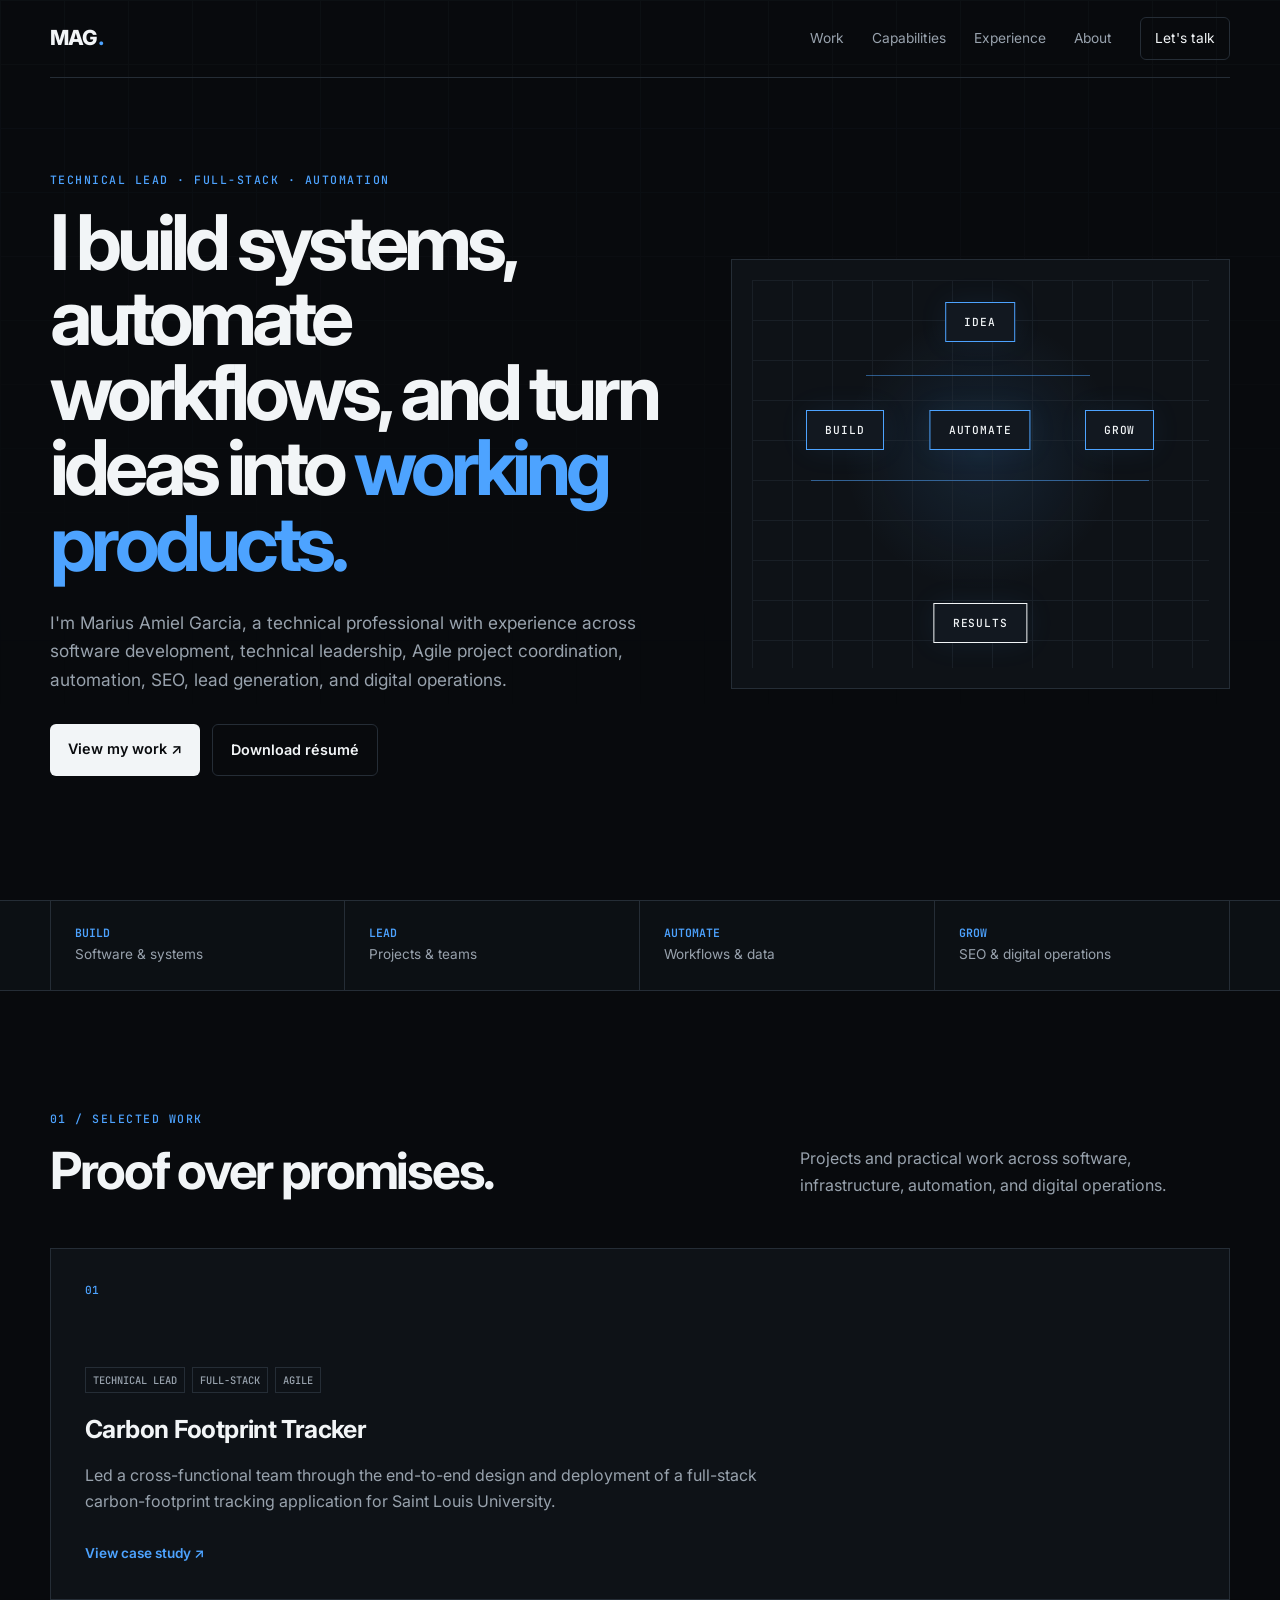
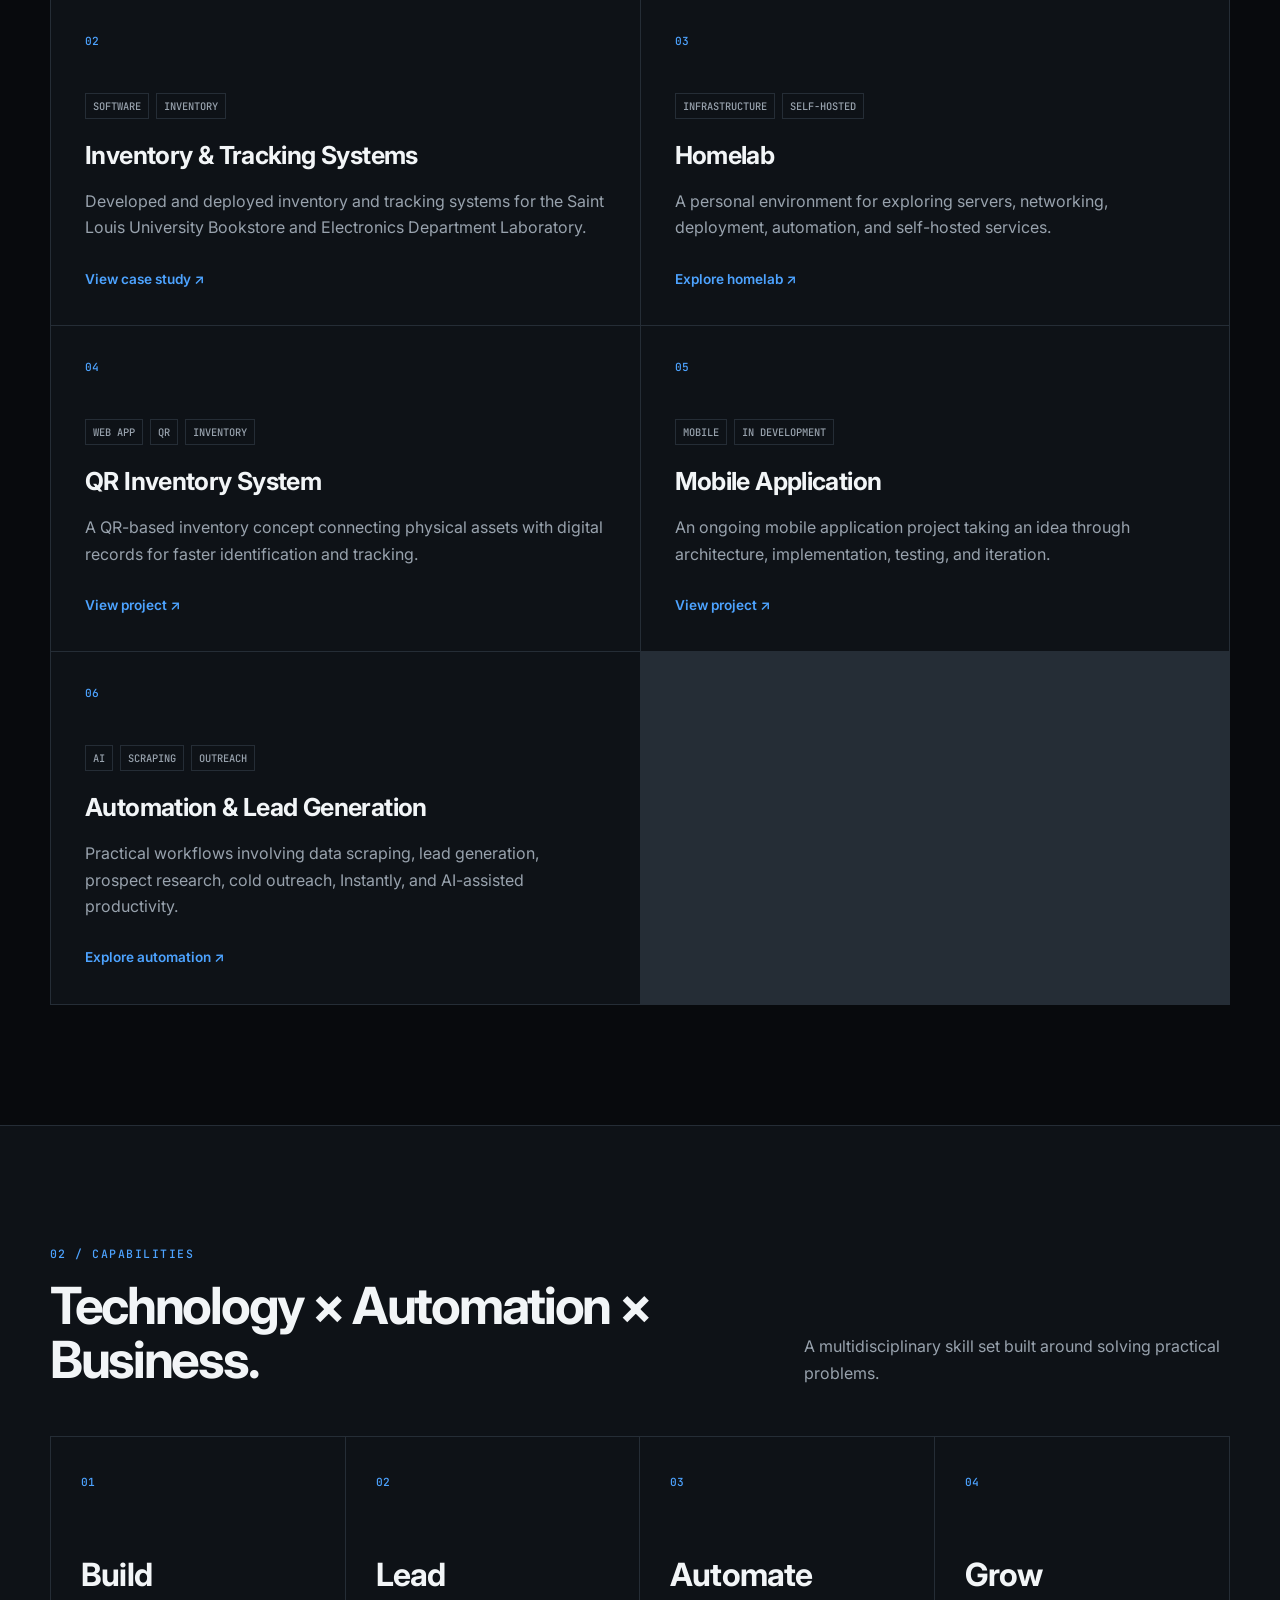
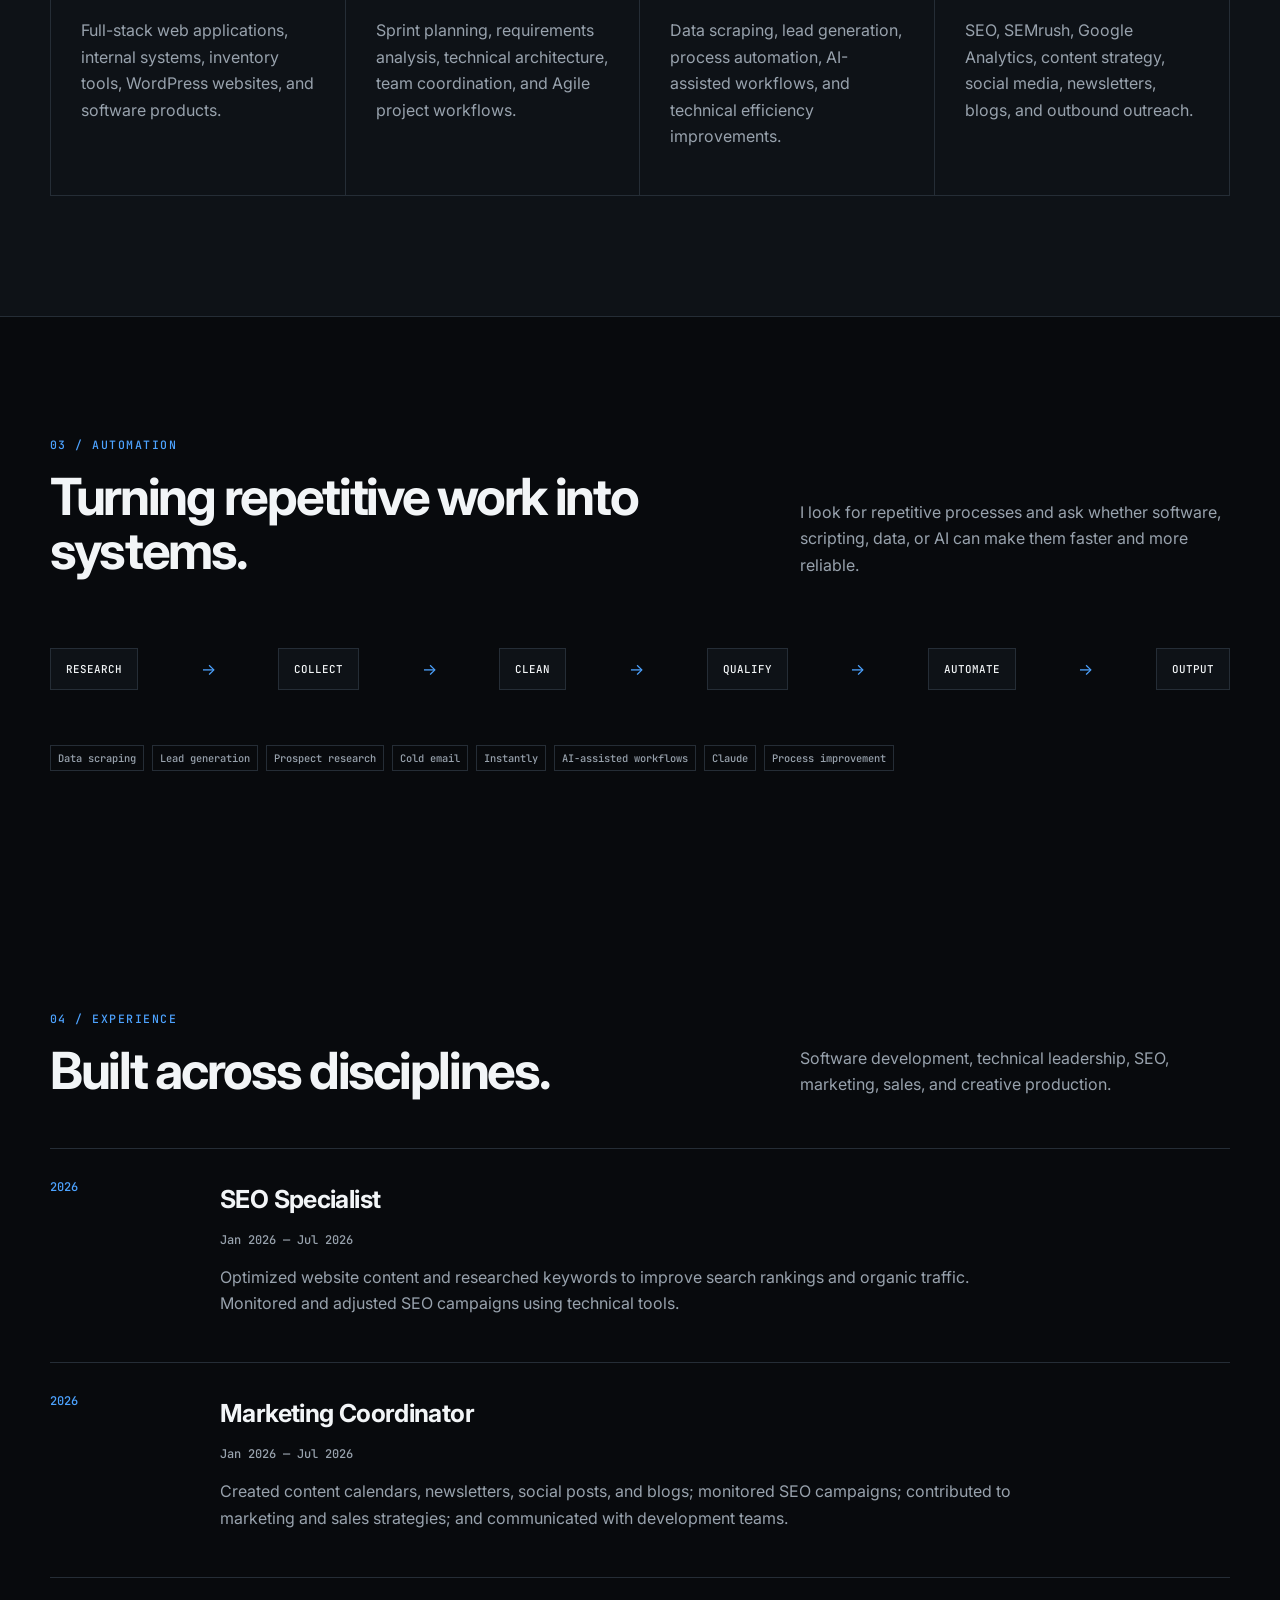
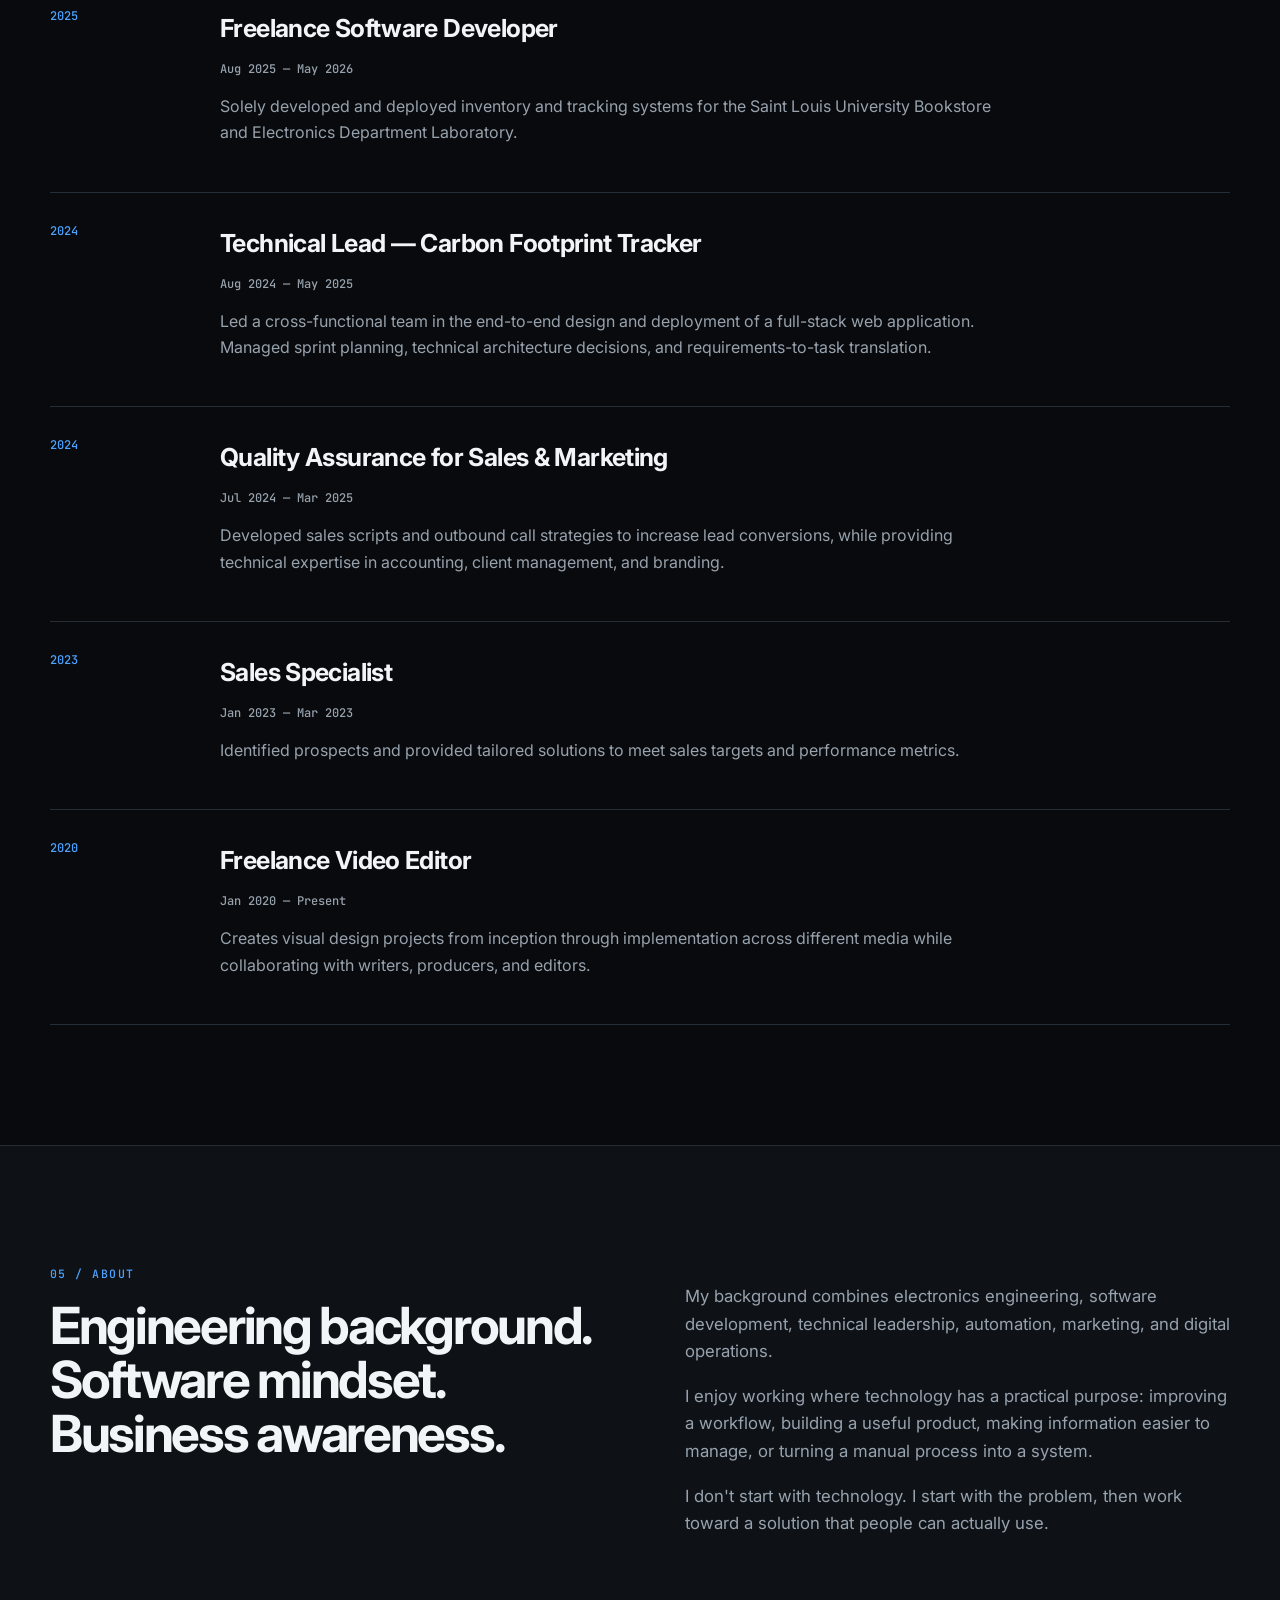
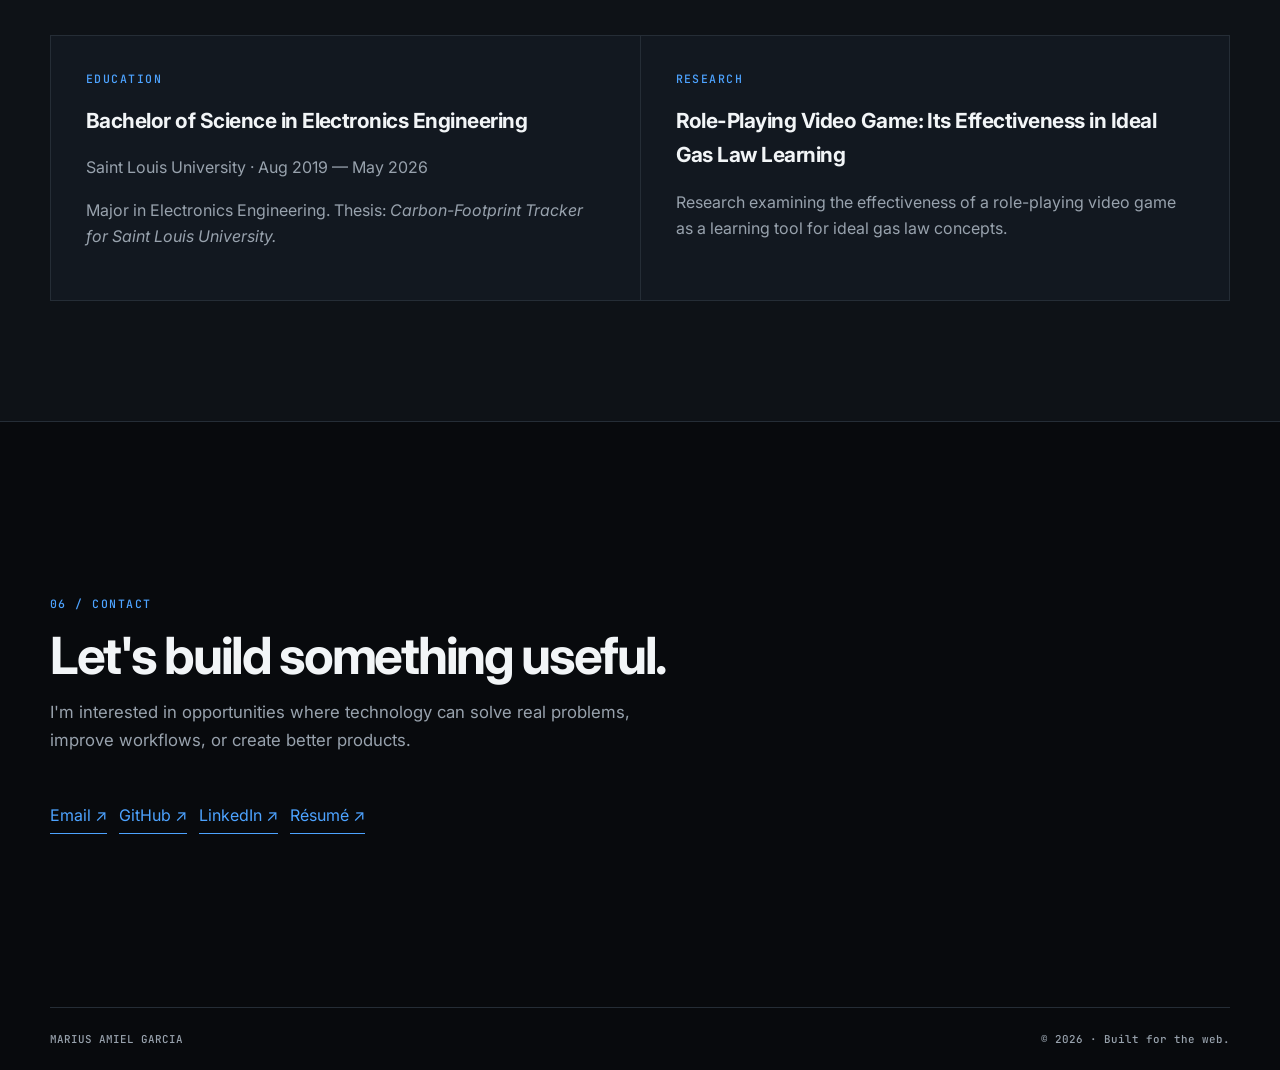
==== index.html @ ca581a58 "Add files via upload" ====
<!doctype html>
<html lang="en">
<head>
  <meta charset="utf-8">
  <meta name="viewport" content="width=device-width, initial-scale=1">
  <meta name="description" content="Marius Amiel Garcia — Technical Lead, Full-Stack Developer, Automation & Digital Operations.">
  <title>Marius Amiel Garcia | Technical Lead · Full-Stack Developer</title>
  <link rel="preconnect" href="https://fonts.googleapis.com">
  <link rel="preconnect" href="https://fonts.gstatic.com" crossorigin>
  <link href="https://fonts.googleapis.com/css2?family=Inter:wght@400;500;600;700;800&family=JetBrains+Mono:wght@400;500&display=swap" rel="stylesheet">
  <link rel="stylesheet" href="assets/css/style.css">
</head>
<body>
  <div class="grid-bg" aria-hidden="true"></div>

  <header class="site-header">
    <a class="brand" href="#home">MAG<span>.</span></a>
    <button class="menu-toggle" aria-label="Toggle navigation" aria-expanded="false">☰</button>
    <nav class="nav" id="nav">
      <a href="#work">Work</a>
      <a href="#capabilities">Capabilities</a>
      <a href="#experience">Experience</a>
      <a href="#about">About</a>
      <a class="nav-cta" href="#contact">Let's talk</a>
    </nav>
  </header>

  <main id="home">
    <section class="hero container">
      <div class="hero-copy">
        <p class="eyebrow">TECHNICAL LEAD · FULL-STACK · AUTOMATION</p>
        <h1>I build systems, automate workflows, and turn ideas into <span>working products.</span></h1>
        <p class="hero-text">
          I'm Marius Amiel Garcia, a technical professional with experience across software development,
          technical leadership, Agile project coordination, automation, SEO, lead generation, and digital operations.
        </p>
        <div class="actions">
          <a class="button primary" href="#work">View my work <span>↗</span></a>
          <a class="button secondary" href="resume.pdf" target="_blank" rel="noopener">Download résumé</a>
        </div>
      </div>

      <div class="hero-system" aria-label="Technology workflow diagram">
        <div class="node node-main">IDEA</div>
        <div class="line line-a"></div>
        <div class="node node-build">BUILD</div>
        <div class="line line-b"></div>
        <div class="node node-auto">AUTOMATE</div>
        <div class="line line-c"></div>
        <div class="node node-grow">GROW</div>
        <div class="node node-result">RESULTS</div>
      </div>
    </section>

    <section class="signal-strip">
      <div class="container signal-grid">
        <div><strong>BUILD</strong><span>Software & systems</span></div>
        <div><strong>LEAD</strong><span>Projects & teams</span></div>
        <div><strong>AUTOMATE</strong><span>Workflows & data</span></div>
        <div><strong>GROW</strong><span>SEO & digital operations</span></div>
      </div>
    </section>

    <section id="work" class="section container">
      <div class="section-heading">
        <div><p class="eyebrow">01 / SELECTED WORK</p><h2>Proof over promises.</h2></div>
        <p>Projects and practical work across software, infrastructure, automation, and digital operations.</p>
      </div>

      <div class="project-grid">
        <article class="project-card featured">
          <div class="project-number">01</div>
          <div>
            <div class="tags"><span>TECHNICAL LEAD</span><span>FULL-STACK</span><span>AGILE</span></div>
            <h3>Carbon Footprint Tracker</h3>
            <p>Led a cross-functional team through the end-to-end design and deployment of a full-stack carbon-footprint tracking application for Saint Louis University.</p>
            <a href="projects/carbon-footprint-tracker.html">View case study <span>↗</span></a>
          </div>
        </article>

        <article class="project-card">
          <div class="project-number">02</div>
          <div>
            <div class="tags"><span>SOFTWARE</span><span>INVENTORY</span></div>
            <h3>Inventory & Tracking Systems</h3>
            <p>Developed and deployed inventory and tracking systems for the Saint Louis University Bookstore and Electronics Department Laboratory.</p>
            <a href="projects/inventory-system.html">View case study <span>↗</span></a>
          </div>
        </article>

        <article class="project-card">
          <div class="project-number">03</div>
          <div>
            <div class="tags"><span>INFRASTRUCTURE</span><span>SELF-HOSTED</span></div>
            <h3>Homelab</h3>
            <p>A personal environment for exploring servers, networking, deployment, automation, and self-hosted services.</p>
            <a href="projects/homelab.html">Explore homelab <span>↗</span></a>
          </div>
        </article>

        <article class="project-card">
          <div class="project-number">04</div>
          <div>
            <div class="tags"><span>WEB APP</span><span>QR</span><span>INVENTORY</span></div>
            <h3>QR Inventory System</h3>
            <p>A QR-based inventory concept connecting physical assets with digital records for faster identification and tracking.</p>
            <a href="projects/qr-inventory.html">View project <span>↗</span></a>
          </div>
        </article>

        <article class="project-card">
          <div class="project-number">05</div>
          <div>
            <div class="tags"><span>MOBILE</span><span>IN DEVELOPMENT</span></div>
            <h3>Mobile Application</h3>
            <p>An ongoing mobile application project taking an idea through architecture, implementation, testing, and iteration.</p>
            <a href="projects/mobile-app.html">View project <span>↗</span></a>
          </div>
        </article>

        <article class="project-card">
          <div class="project-number">06</div>
          <div>
            <div class="tags"><span>AI</span><span>SCRAPING</span><span>OUTREACH</span></div>
            <h3>Automation & Lead Generation</h3>
            <p>Practical workflows involving data scraping, lead generation, prospect research, cold outreach, Instantly, and AI-assisted productivity.</p>
            <a href="#automation">Explore automation <span>↗</span></a>
          </div>
        </article>
      </div>
    </section>

    <section id="capabilities" class="section dark-section">
      <div class="container">
        <div class="section-heading">
          <div><p class="eyebrow">02 / CAPABILITIES</p><h2>Technology × Automation × Business.</h2></div>
          <p>A multidisciplinary skill set built around solving practical problems.</p>
        </div>
        <div class="capability-grid">
          <div class="capability"><span>01</span><h3>Build</h3><p>Full-stack web applications, internal systems, inventory tools, WordPress websites, and software products.</p></div>
          <div class="capability"><span>02</span><h3>Lead</h3><p>Sprint planning, requirements analysis, technical architecture, team coordination, and Agile project workflows.</p></div>
          <div class="capability"><span>03</span><h3>Automate</h3><p>Data scraping, lead generation, process automation, AI-assisted workflows, and technical efficiency improvements.</p></div>
          <div class="capability"><span>04</span><h3>Grow</h3><p>SEO, SEMrush, Google Analytics, content strategy, social media, newsletters, blogs, and outbound outreach.</p></div>
        </div>
      </div>
    </section>

    <section id="automation" class="section container automation-section">
      <div class="section-heading">
        <div><p class="eyebrow">03 / AUTOMATION</p><h2>Turning repetitive work into systems.</h2></div>
        <p>I look for repetitive processes and ask whether software, scripting, data, or AI can make them faster and more reliable.</p>
      </div>
      <div class="workflow">
        <div>RESEARCH</div><i>→</i><div>COLLECT</div><i>→</i><div>CLEAN</div><i>→</i><div>QUALIFY</div><i>→</i><div>AUTOMATE</div><i>→</i><div>OUTPUT</div>
      </div>
      <div class="automation-list">
        <span>Data scraping</span><span>Lead generation</span><span>Prospect research</span><span>Cold email</span><span>Instantly</span><span>AI-assisted workflows</span><span>Claude</span><span>Process improvement</span>
      </div>
    </section>

    <section id="experience" class="section container">
      <div class="section-heading">
        <div><p class="eyebrow">04 / EXPERIENCE</p><h2>Built across disciplines.</h2></div>
        <p>Software development, technical leadership, SEO, marketing, sales, and creative production.</p>
      </div>
      <div class="timeline">
        <article><time>2026</time><div><h3>SEO Specialist</h3><p class="meta">Jan 2026 — Jul 2026</p><p>Optimized website content and researched keywords to improve search rankings and organic traffic. Monitored and adjusted SEO campaigns using technical tools.</p></div></article>
        <article><time>2026</time><div><h3>Marketing Coordinator</h3><p class="meta">Jan 2026 — Jul 2026</p><p>Created content calendars, newsletters, social posts, and blogs; monitored SEO campaigns; contributed to marketing and sales strategies; and communicated with development teams.</p></div></article>
        <article><time>2025</time><div><h3>Freelance Software Developer</h3><p class="meta">Aug 2025 — May 2026</p><p>Solely developed and deployed inventory and tracking systems for the Saint Louis University Bookstore and Electronics Department Laboratory.</p></div></article>
        <article><time>2024</time><div><h3>Technical Lead — Carbon Footprint Tracker</h3><p class="meta">Aug 2024 — May 2025</p><p>Led a cross-functional team in the end-to-end design and deployment of a full-stack web application. Managed sprint planning, technical architecture decisions, and requirements-to-task translation.</p></div></article>
        <article><time>2024</time><div><h3>Quality Assurance for Sales & Marketing</h3><p class="meta">Jul 2024 — Mar 2025</p><p>Developed sales scripts and outbound call strategies to increase lead conversions, while providing technical expertise in accounting, client management, and branding.</p></div></article>
        <article><time>2023</time><div><h3>Sales Specialist</h3><p class="meta">Jan 2023 — Mar 2023</p><p>Identified prospects and provided tailored solutions to meet sales targets and performance metrics.</p></div></article>
        <article><time>2020</time><div><h3>Freelance Video Editor</h3><p class="meta">Jan 2020 — Present</p><p>Creates visual design projects from inception through implementation across different media while collaborating with writers, producers, and editors.</p></div></article>
      </div>
    </section>

    <section id="about" class="section dark-section">
      <div class="container about-grid">
        <div>
          <p class="eyebrow">05 / ABOUT</p>
          <h2>Engineering background. Software mindset. Business awareness.</h2>
        </div>
        <div class="about-copy">
          <p>My background combines electronics engineering, software development, technical leadership, automation, marketing, and digital operations.</p>
          <p>I enjoy working where technology has a practical purpose: improving a workflow, building a useful product, making information easier to manage, or turning a manual process into a system.</p>
          <p>I don't start with technology. I start with the problem, then work toward a solution that people can actually use.</p>
        </div>
      </div>
      <div class="container education">
        <div><p class="eyebrow">EDUCATION</p><h3>Bachelor of Science in Electronics Engineering</h3><p>Saint Louis University · Aug 2019 — May 2026</p><p>Major in Electronics Engineering. Thesis: <em>Carbon-Footprint Tracker for Saint Louis University.</em></p></div>
        <div><p class="eyebrow">RESEARCH</p><h3>Role-Playing Video Game: Its Effectiveness in Ideal Gas Law Learning</h3><p>Research examining the effectiveness of a role-playing video game as a learning tool for ideal gas law concepts.</p></div>
      </div>
    </section>

    <section id="contact" class="section contact container">
      <p class="eyebrow">06 / CONTACT</p>
      <h2>Let's build something useful.</h2>
      <p>I'm interested in opportunities where technology can solve real problems, improve workflows, or create better products.</p>
      <div class="contact-links">
        <a href="mailto:mari[email protected]">Email ↗</a>
        <a href="https://github.com/" target="_blank" rel="noopener">GitHub ↗</a>
        <a href="https://www.linkedin.com/in/marius-amiel-garcia-690a94251/" target="_blank" rel="noopener">LinkedIn ↗</a>
        <a href="resume.pdf" target="_blank" rel="noopener">Résumé ↗</a>
      </div>
    </section>
  </main>

  <footer class="footer container">
    <span>MARIUS AMIEL GARCIA</span>
    <span>© <span id="year"></span> · Built for the web.</span>
  </footer>

  <script src="assets/js/main.js"></script>
</body>
</html>
---- assets/css/style.css ----
:root{
  --bg:#080a0d; --panel:#0e1217; --panel2:#121820; --text:#f2f5f7; --muted:#98a2ad;
  --line:#252d36; --accent:#4da3ff; --accent2:#8bc5ff; --max:1180px;
}
*{box-sizing:border-box}html{scroll-behavior:smooth}body{margin:0;background:var(--bg);color:var(--text);font-family:Inter,system-ui,sans-serif;line-height:1.65}
a{color:inherit;text-decoration:none}.container{width:min(calc(100% - 48px),var(--max));margin:auto}
.grid-bg{position:fixed;inset:0;pointer-events:none;opacity:.18;background-image:linear-gradient(var(--line) 1px,transparent 1px),linear-gradient(90deg,var(--line) 1px,transparent 1px);background-size:64px 64px;mask-image:linear-gradient(to bottom,#000,transparent 80%);z-index:-1}
.site-header{height:78px;display:flex;align-items:center;justify-content:space-between;width:min(calc(100% - 48px),var(--max));margin:auto;border-bottom:1px solid var(--line)}
.brand{font-weight:800;letter-spacing:-.04em;font-size:1.3rem}.brand span{color:var(--accent)}
.nav{display:flex;gap:28px;align-items:center;font-size:.86rem;color:var(--muted)}.nav a:hover{color:var(--text)}.nav-cta{border:1px solid var(--line);padding:9px 14px;border-radius:6px;color:var(--text)}
.menu-toggle{display:none;background:none;border:0;color:var(--text);font-size:1.5rem}
.hero{min-height:calc(100vh - 78px);display:grid;grid-template-columns:1.1fr .9fr;align-items:center;gap:70px;padding-top:50px;padding-bottom:80px}
.eyebrow{font:500 .72rem "JetBrains Mono",monospace;letter-spacing:.13em;color:var(--accent);margin:0 0 18px}
h1{font-size:clamp(3rem,6vw,5.8rem);line-height:.98;letter-spacing:-.065em;margin:0 0 28px;max-width:800px}h1 span{color:var(--accent)}
h2{font-size:clamp(2rem,4vw,3.4rem);line-height:1.05;letter-spacing:-.045em;margin:0}.hero-text{font-size:1.08rem;color:var(--muted);max-width:650px}
.actions{display:flex;gap:12px;margin-top:30px;flex-wrap:wrap}.button{padding:13px 18px;border-radius:6px;font-weight:600;font-size:.9rem}.primary{background:var(--text);color:#090b0e}.secondary{border:1px solid var(--line)}
.hero-system{height:430px;position:relative;border:1px solid var(--line);background:radial-gradient(circle at 50% 45%,rgba(77,163,255,.12),transparent 40%),var(--panel);overflow:hidden}
.hero-system:before{content:"";position:absolute;inset:20px;background-image:linear-gradient(var(--line) 1px,transparent 1px),linear-gradient(90deg,var(--line) 1px,transparent 1px);background-size:40px 40px;opacity:.5}
.node{position:absolute;border:1px solid var(--accent);background:var(--panel2);padding:12px 18px;font:500 .7rem "JetBrains Mono",monospace;letter-spacing:.08em;z-index:2;box-shadow:0 0 30px rgba(77,163,255,.08)}
.node-main{top:42px;left:50%;transform:translateX(-50%)}.node-build{top:150px;left:15%}.node-auto{top:150px;left:50%;transform:translateX(-50%)}.node-grow{top:150px;right:15%}.node-result{bottom:45px;left:50%;transform:translateX(-50%);border-color:var(--text)}
.line{position:absolute;height:1px;background:var(--accent);opacity:.5;z-index:1}.line-a{width:45%;left:27%;top:115px}.line-b{width:34%;left:16%;top:220px}.line-c{width:34%;right:16%;top:220px}
.signal-strip{border-top:1px solid var(--line);border-bottom:1px solid var(--line);background:rgba(14,18,23,.8)}.signal-grid{display:grid;grid-template-columns:repeat(4,1fr)}.signal-grid div{padding:24px;border-right:1px solid var(--line)}.signal-grid div:first-child{border-left:1px solid var(--line)}.signal-grid strong{display:block;font:600 .72rem "JetBrains Mono",monospace;color:var(--accent)}.signal-grid span{color:var(--muted);font-size:.85rem}
.section{padding:120px 0}.section-heading{display:flex;justify-content:space-between;gap:50px;align-items:end;margin-bottom:50px}.section-heading>p{max-width:430px;color:var(--muted);margin:0}
.project-grid{display:grid;grid-template-columns:repeat(2,1fr);gap:1px;background:var(--line);border:1px solid var(--line)}.project-card{background:var(--panel);min-height:310px;padding:34px;display:flex;flex-direction:column;justify-content:space-between;transition:.25s}.project-card:hover{background:var(--panel2);transform:translateY(-2px)}.project-card.featured{grid-column:span 2;min-height:350px}.project-number{font:500 .7rem "JetBrains Mono",monospace;color:var(--accent);margin-bottom:45px}.tags{display:flex;flex-wrap:wrap;gap:7px;margin-bottom:16px}.tags span,.automation-list span{font:500 .65rem "JetBrains Mono",monospace;border:1px solid var(--line);padding:5px 7px;color:var(--muted)}h3{font-size:1.55rem;letter-spacing:-.025em;margin:0 0 12px}.project-card p{color:var(--muted);max-width:700px;margin:0 0 24px}.project-card a{font-size:.85rem;color:var(--accent);font-weight:600}
.dark-section{background:var(--panel);border-top:1px solid var(--line);border-bottom:1px solid var(--line)}.capability-grid{display:grid;grid-template-columns:repeat(4,1fr);border:1px solid var(--line)}.capability{padding:30px;border-right:1px solid var(--line);min-height:270px}.capability:last-child{border-right:0}.capability>span{font:500 .7rem "JetBrains Mono",monospace;color:var(--accent)}.capability h3{font-size:2rem;margin-top:55px}.capability p{color:var(--muted)}
.workflow{display:flex;align-items:center;justify-content:space-between;gap:10px;overflow:auto;margin:35px 0;padding:20px 0}.workflow div{white-space:nowrap;border:1px solid var(--line);background:var(--panel);padding:13px 15px;font:500 .68rem "JetBrains Mono",monospace}.workflow i{color:var(--accent);font-style:normal}.automation-list{display:flex;flex-wrap:wrap;gap:8px}
.timeline{border-top:1px solid var(--line)}.timeline article{display:grid;grid-template-columns:130px 1fr;gap:40px;padding:30px 0;border-bottom:1px solid var(--line)}.timeline time{font:500 .75rem "JetBrains Mono",monospace;color:var(--accent)}.timeline h3{margin:0}.meta{font:500 .75rem "JetBrains Mono",monospace;color:var(--muted)}.timeline p:not(.meta){color:var(--muted);max-width:800px}
.about-grid{display:grid;grid-template-columns:1fr 1fr;gap:90px}.about-copy p{color:var(--muted);font-size:1.05rem}.education{display:grid;grid-template-columns:1fr 1fr;gap:1px;margin-top:80px;background:var(--line);border:1px solid var(--line)}.education>div{background:var(--panel2);padding:35px}.education h3{font-size:1.3rem}.education p:not(.eyebrow){color:var(--muted)}
.contact{min-height:65vh;display:flex;flex-direction:column;justify-content:center}.contact h2{max-width:700px}.contact>p:not(.eyebrow){color:var(--muted);max-width:620px;font-size:1.05rem}.contact-links{display:flex;gap:12px;flex-wrap:wrap;margin-top:25px}.contact-links a{border-bottom:1px solid var(--accent);padding:5px 0;color:var(--accent)}
.footer{border-top:1px solid var(--line);padding:24px 0;display:flex;justify-content:space-between;color:var(--muted);font:500 .68rem "JetBrains Mono",monospace}
@media(max-width:850px){.hero{grid-template-columns:1fr;gap:30px}.hero-system{height:330px}.capability-grid{grid-template-columns:1fr 1fr}.capability:nth-child(2){border-right:0}.capability:nth-child(-n+2){border-bottom:1px solid var(--line)}.about-grid,.education{grid-template-columns:1fr}.section-heading{display:block}.section-heading>p{margin-top:18px}.nav{display:none;position:absolute;top:78px;left:0;right:0;background:var(--bg);border-bottom:1px solid var(--line);padding:20px 24px;flex-direction:column;align-items:flex-start;z-index:10}.nav.open{display:flex}.menu-toggle{display:block}}
@media(max-width:600px){.container,.site-header{width:min(calc(100% - 32px),var(--max))}.hero{padding-top:35px}.project-grid{grid-template-columns:1fr}.project-card.featured{grid-column:auto}.signal-grid{grid-template-columns:1fr 1fr}.signal-grid div:nth-child(3){border-left:1px solid var(--line)}.capability-grid{grid-template-columns:1fr}.capability{border-right:0!important;border-bottom:1px solid var(--line)}.capability:last-child{border-bottom:0}.timeline article{grid-template-columns:1fr;gap:10px}.footer{display:block}.footer span{display:block;margin:5px 0}h1{font-size:3rem}}
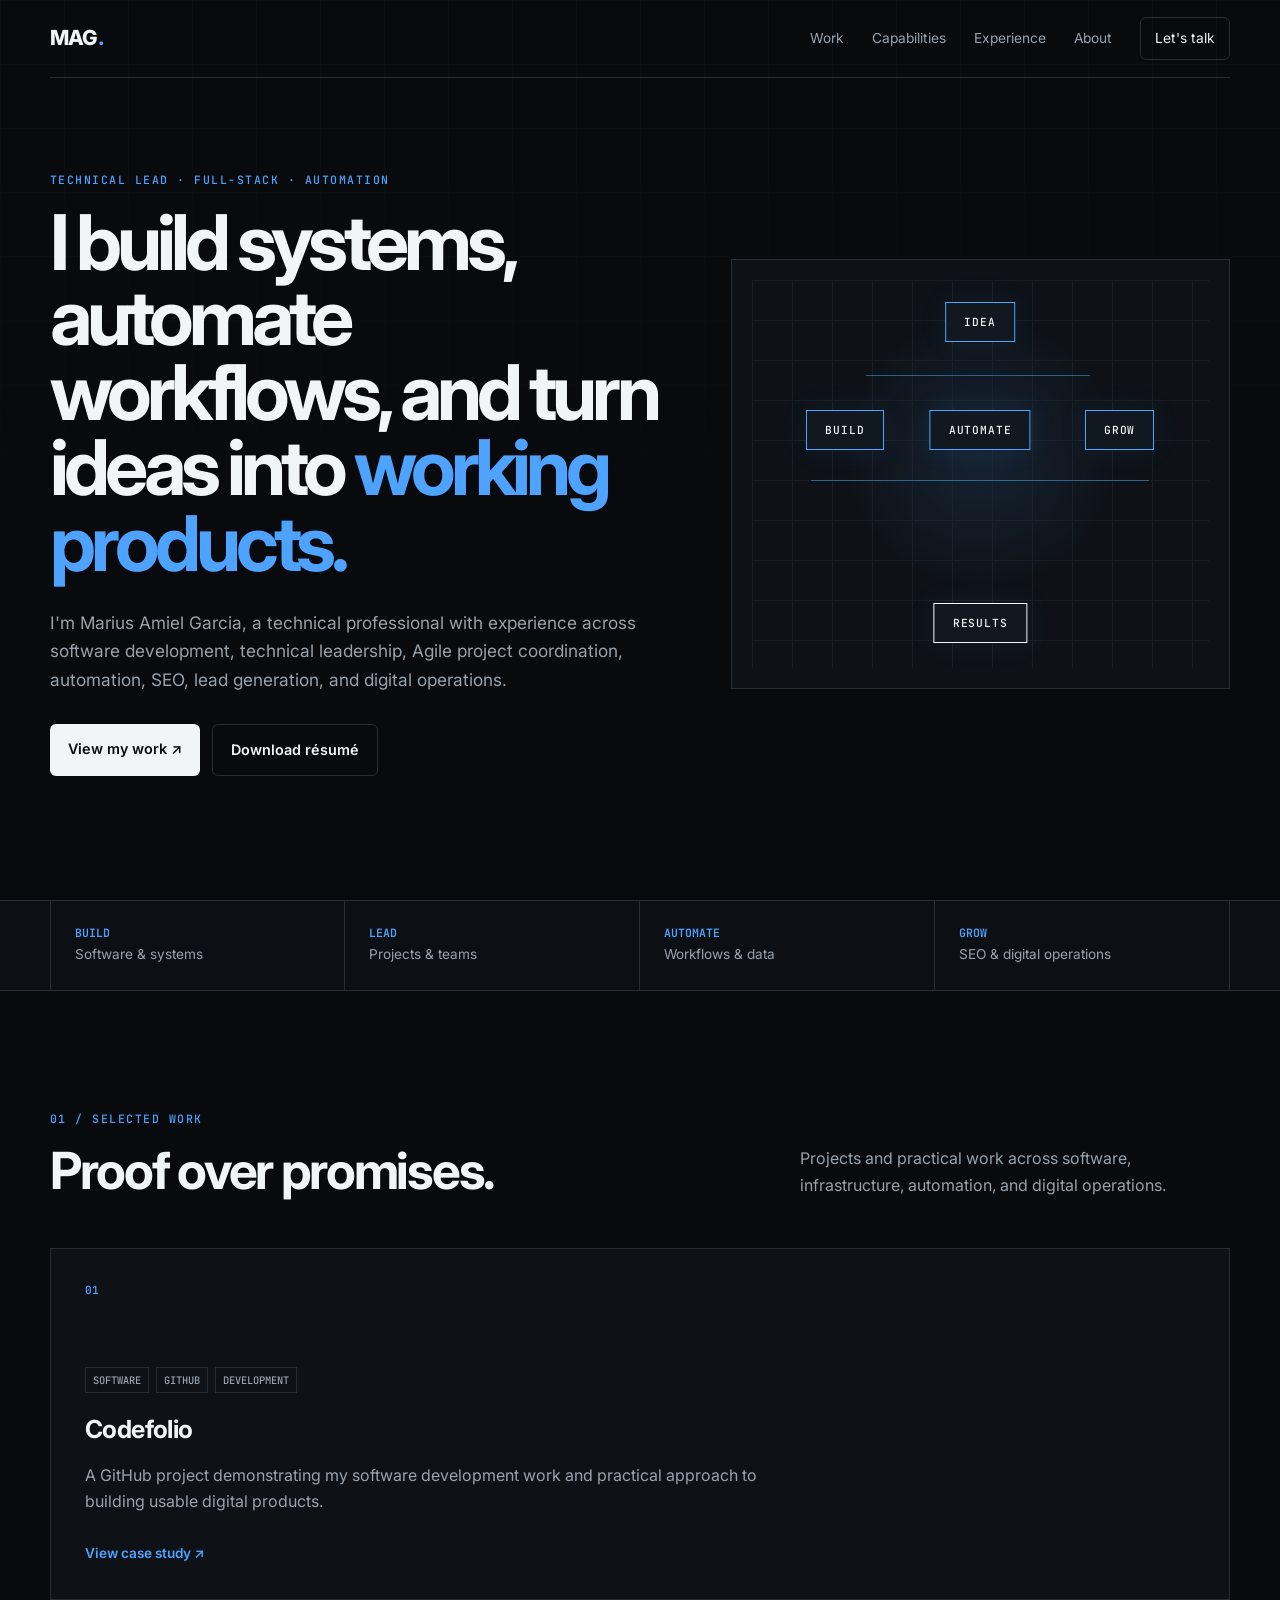
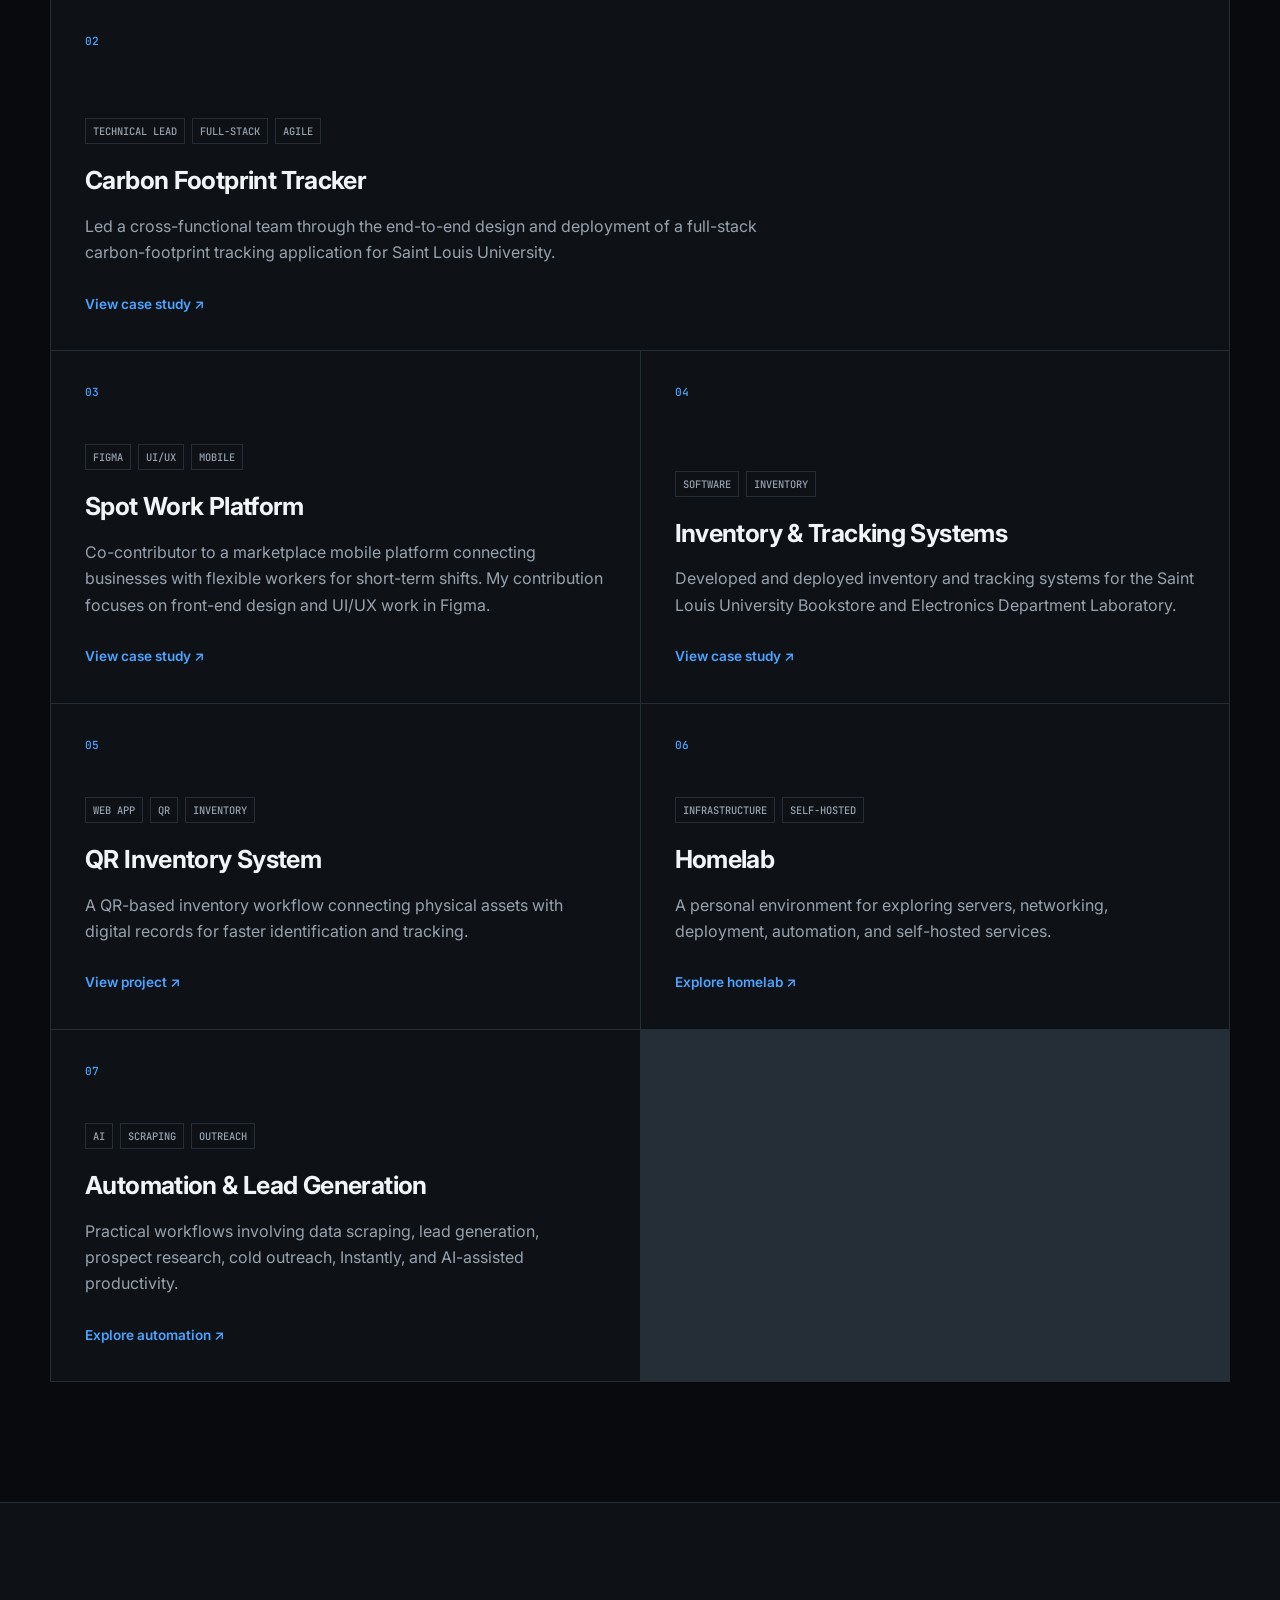
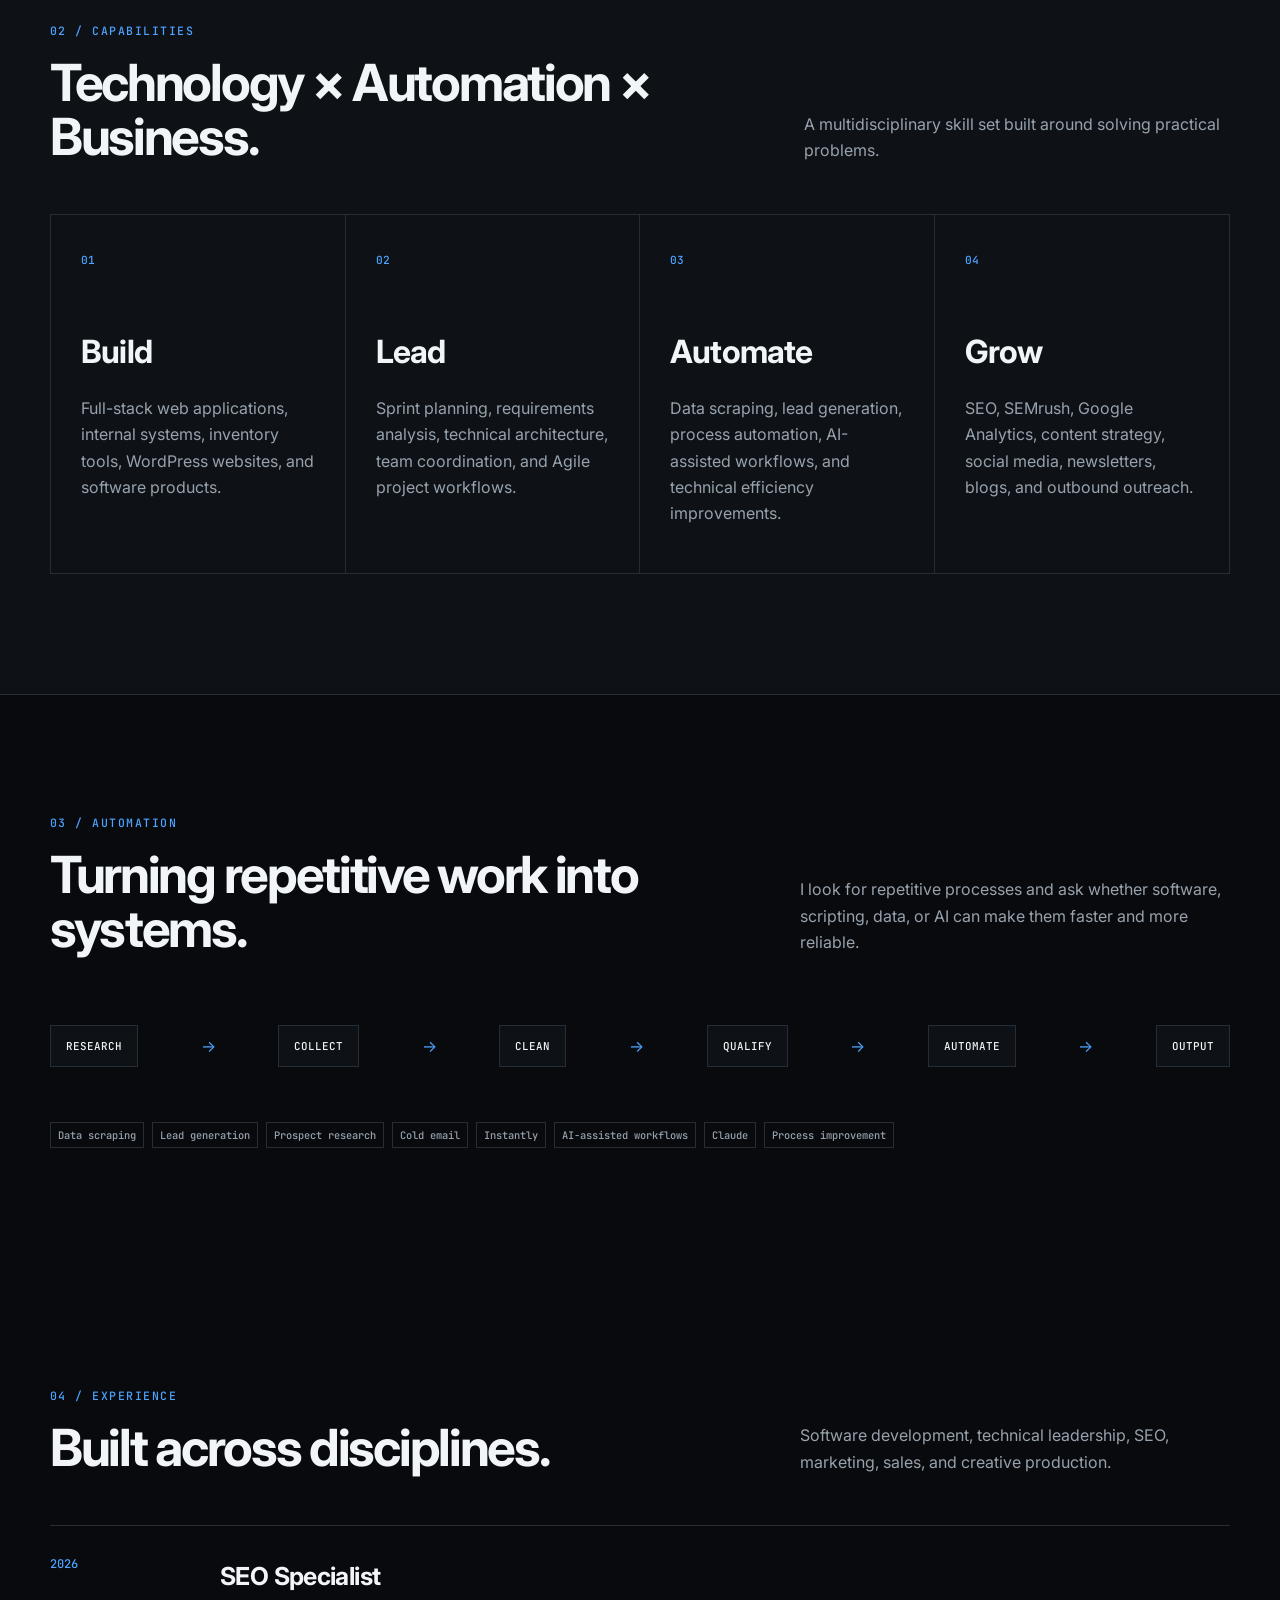
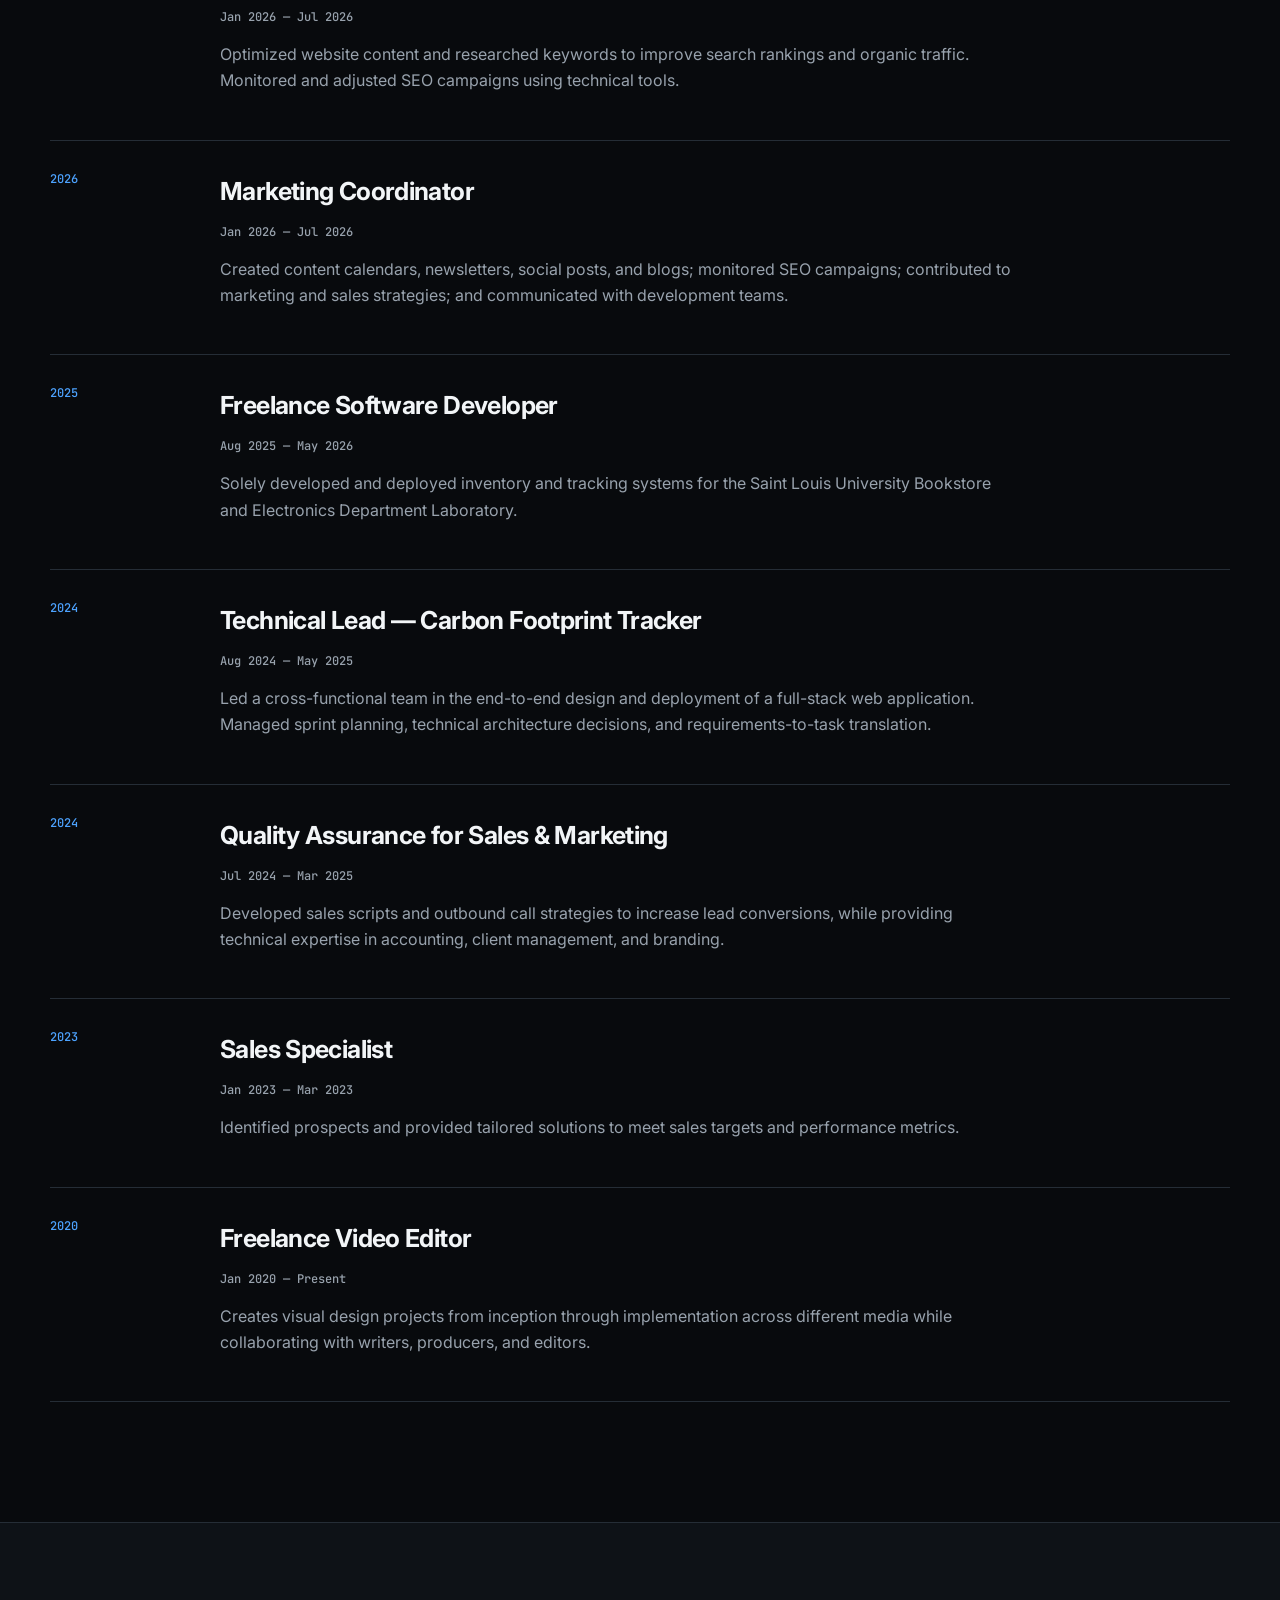
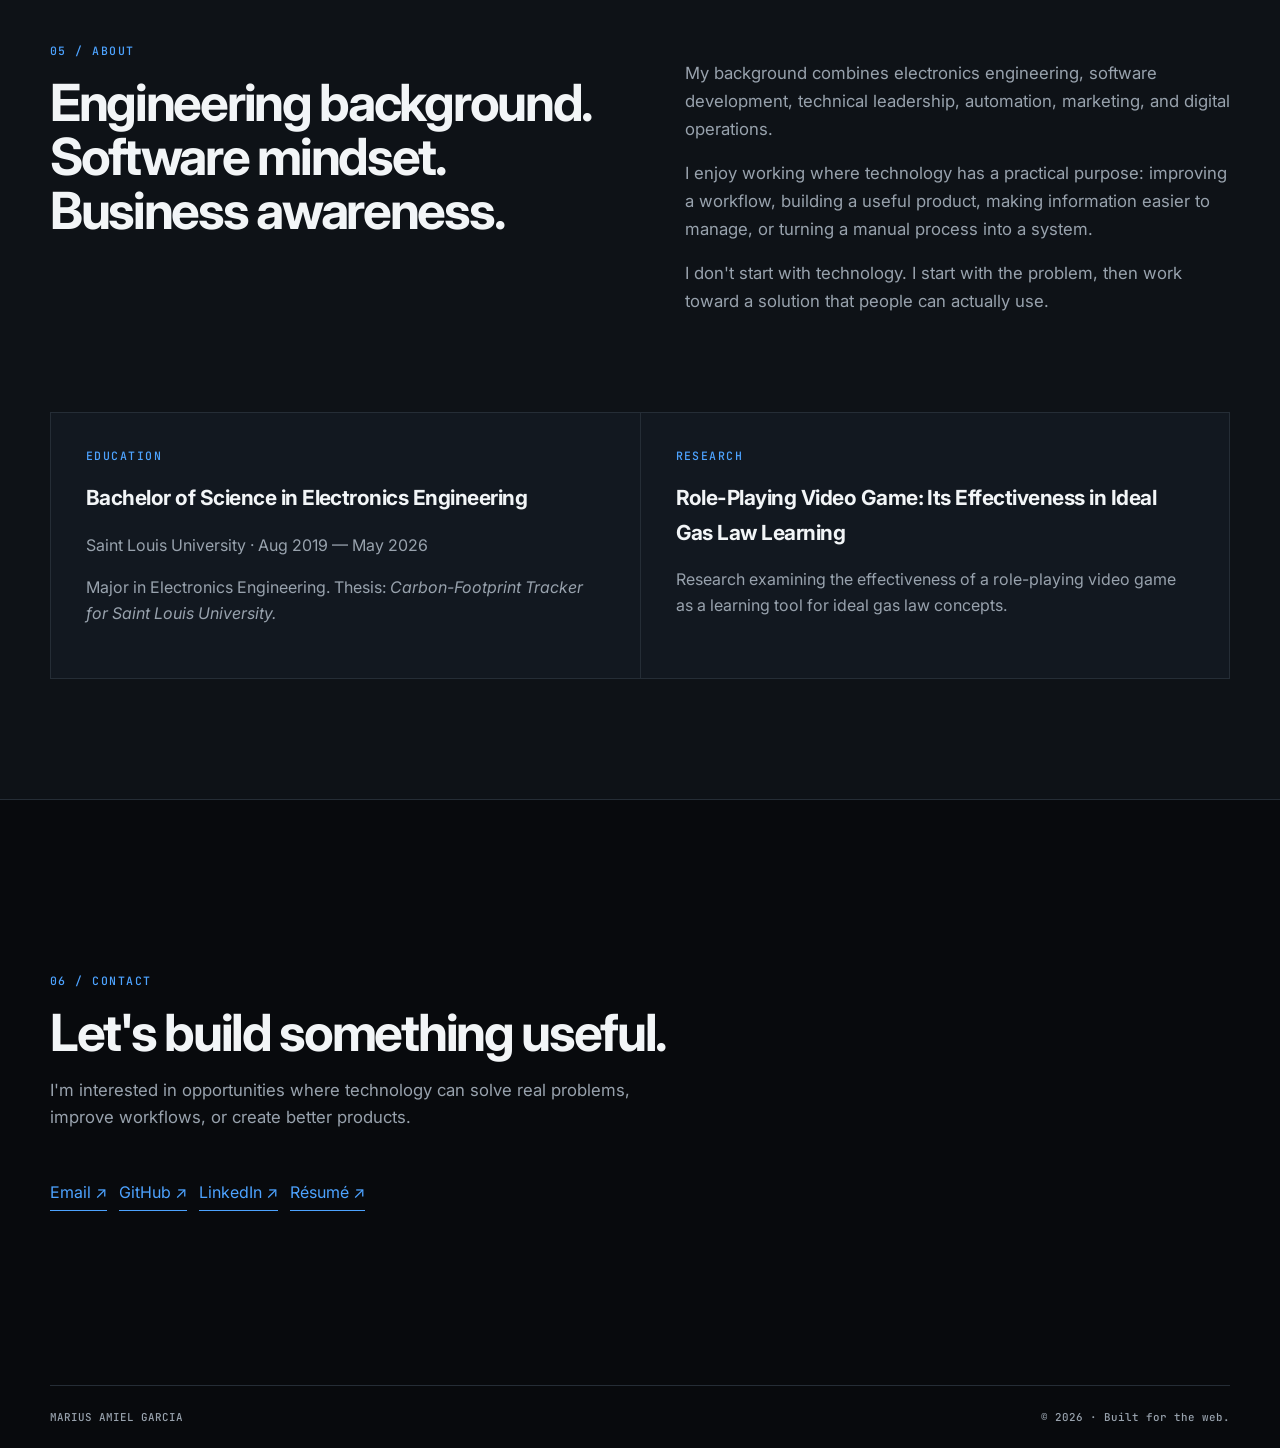
==== commit c2904e57: "Add files via upload" ====
--- a/index.html
+++ b/index.html
@@ -71,6 +71,16 @@
         <article class="project-card featured">
           <div class="project-number">01</div>
           <div>
+            <div class="tags"><span>SOFTWARE</span><span>GITHUB</span><span>DEVELOPMENT</span></div>
+            <h3>Codefolio</h3>
+            <p>A GitHub project demonstrating my software development work and practical approach to building usable digital products.</p>
+            <a href="projects/codefolio.html">View case study <span>↗</span></a>
+          </div>
+        </article>
+
+        <article class="project-card featured">
+          <div class="project-number">02</div>
+          <div>
             <div class="tags"><span>TECHNICAL LEAD</span><span>FULL-STACK</span><span>AGILE</span></div>
             <h3>Carbon Footprint Tracker</h3>
             <p>Led a cross-functional team through the end-to-end design and deployment of a full-stack carbon-footprint tracking application for Saint Louis University.</p>
@@ -79,7 +89,17 @@
         </article>
 
         <article class="project-card">
-          <div class="project-number">02</div>
+          <div class="project-number">03</div>
+          <div>
+            <div class="tags"><span>FIGMA</span><span>UI/UX</span><span>MOBILE</span></div>
+            <h3>Spot Work Platform</h3>
+            <p>Co-contributor to a marketplace mobile platform connecting businesses with flexible workers for short-term shifts. My contribution focuses on front-end design and UI/UX work in Figma.</p>
+            <a href="projects/spot-work.html">View case study <span>↗</span></a>
+          </div>
+        </article>
+
+        <article class="project-card">
+          <div class="project-number">04</div>
           <div>
             <div class="tags"><span>SOFTWARE</span><span>INVENTORY</span></div>
             <h3>Inventory & Tracking Systems</h3>
@@ -89,7 +109,17 @@
         </article>
 
         <article class="project-card">
-          <div class="project-number">03</div>
+          <div class="project-number">05</div>
+          <div>
+            <div class="tags"><span>WEB APP</span><span>QR</span><span>INVENTORY</span></div>
+            <h3>QR Inventory System</h3>
+            <p>A QR-based inventory workflow connecting physical assets with digital records for faster identification and tracking.</p>
+            <a href="projects/qr-inventory.html">View project <span>↗</span></a>
+          </div>
+        </article>
+
+        <article class="project-card">
+          <div class="project-number">06</div>
           <div>
             <div class="tags"><span>INFRASTRUCTURE</span><span>SELF-HOSTED</span></div>
             <h3>Homelab</h3>
@@ -99,27 +129,7 @@
         </article>
 
         <article class="project-card">
-          <div class="project-number">04</div>
-          <div>
-            <div class="tags"><span>WEB APP</span><span>QR</span><span>INVENTORY</span></div>
-            <h3>QR Inventory System</h3>
-            <p>A QR-based inventory concept connecting physical assets with digital records for faster identification and tracking.</p>
-            <a href="projects/qr-inventory.html">View project <span>↗</span></a>
-          </div>
-        </article>
-
-        <article class="project-card">
-          <div class="project-number">05</div>
-          <div>
-            <div class="tags"><span>MOBILE</span><span>IN DEVELOPMENT</span></div>
-            <h3>Mobile Application</h3>
-            <p>An ongoing mobile application project taking an idea through architecture, implementation, testing, and iteration.</p>
-            <a href="projects/mobile-app.html">View project <span>↗</span></a>
-          </div>
-        </article>
-
-        <article class="project-card">
-          <div class="project-number">06</div>
+          <div class="project-number">07</div>
           <div>
             <div class="tags"><span>AI</span><span>SCRAPING</span><span>OUTREACH</span></div>
             <h3>Automation & Lead Generation</h3>
@@ -197,8 +207,8 @@
       <h2>Let's build something useful.</h2>
       <p>I'm interested in opportunities where technology can solve real problems, improve workflows, or create better products.</p>
       <div class="contact-links">
-        <a href="mailto:mari[email protected]">Email ↗</a>
-        <a href="https://github.com/" target="_blank" rel="noopener">GitHub ↗</a>
+        <a href="mailto:mariusamielgarcia@gmail.com">Email ↗</a>
+        <a href="https://github.com/itsYamjee" target="_blank" rel="noopener">GitHub ↗</a>
         <a href="https://www.linkedin.com/in/marius-amiel-garcia-690a94251/" target="_blank" rel="noopener">LinkedIn ↗</a>
         <a href="resume.pdf" target="_blank" rel="noopener">Résumé ↗</a>
       </div>
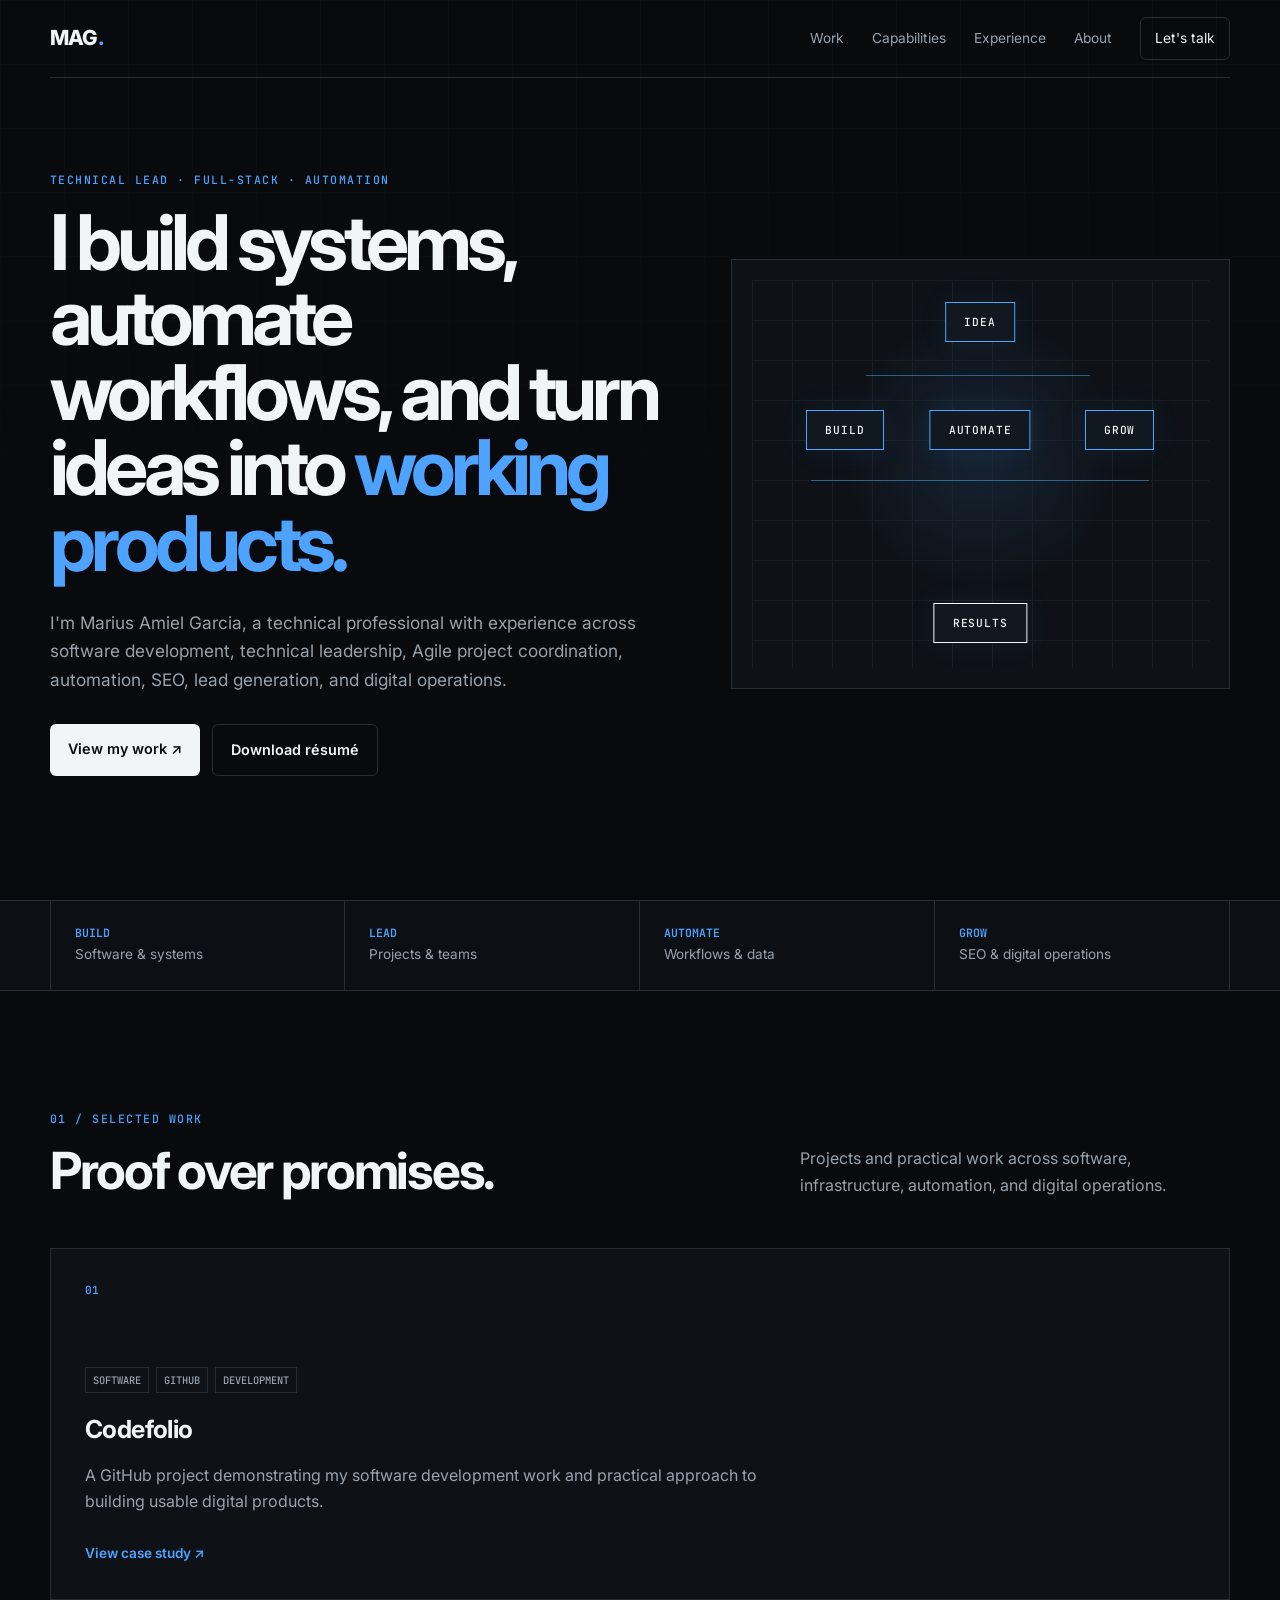
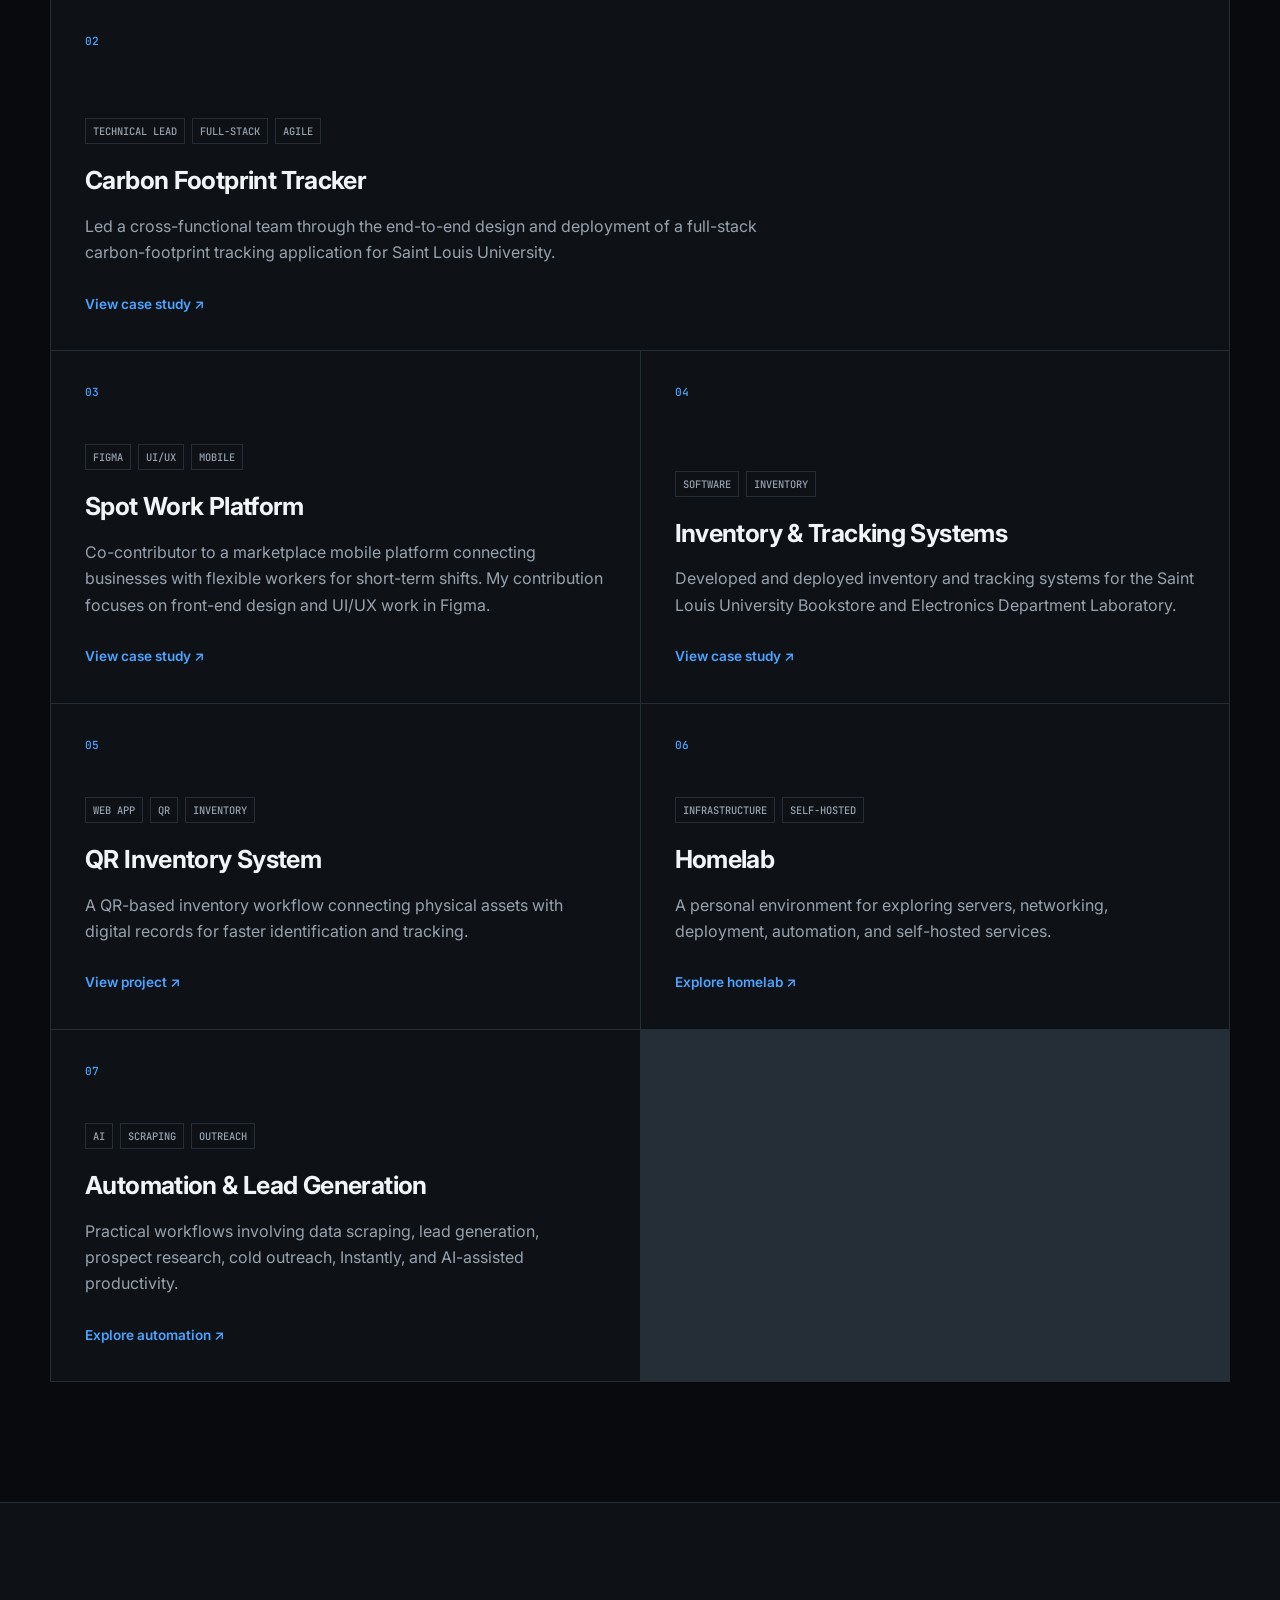
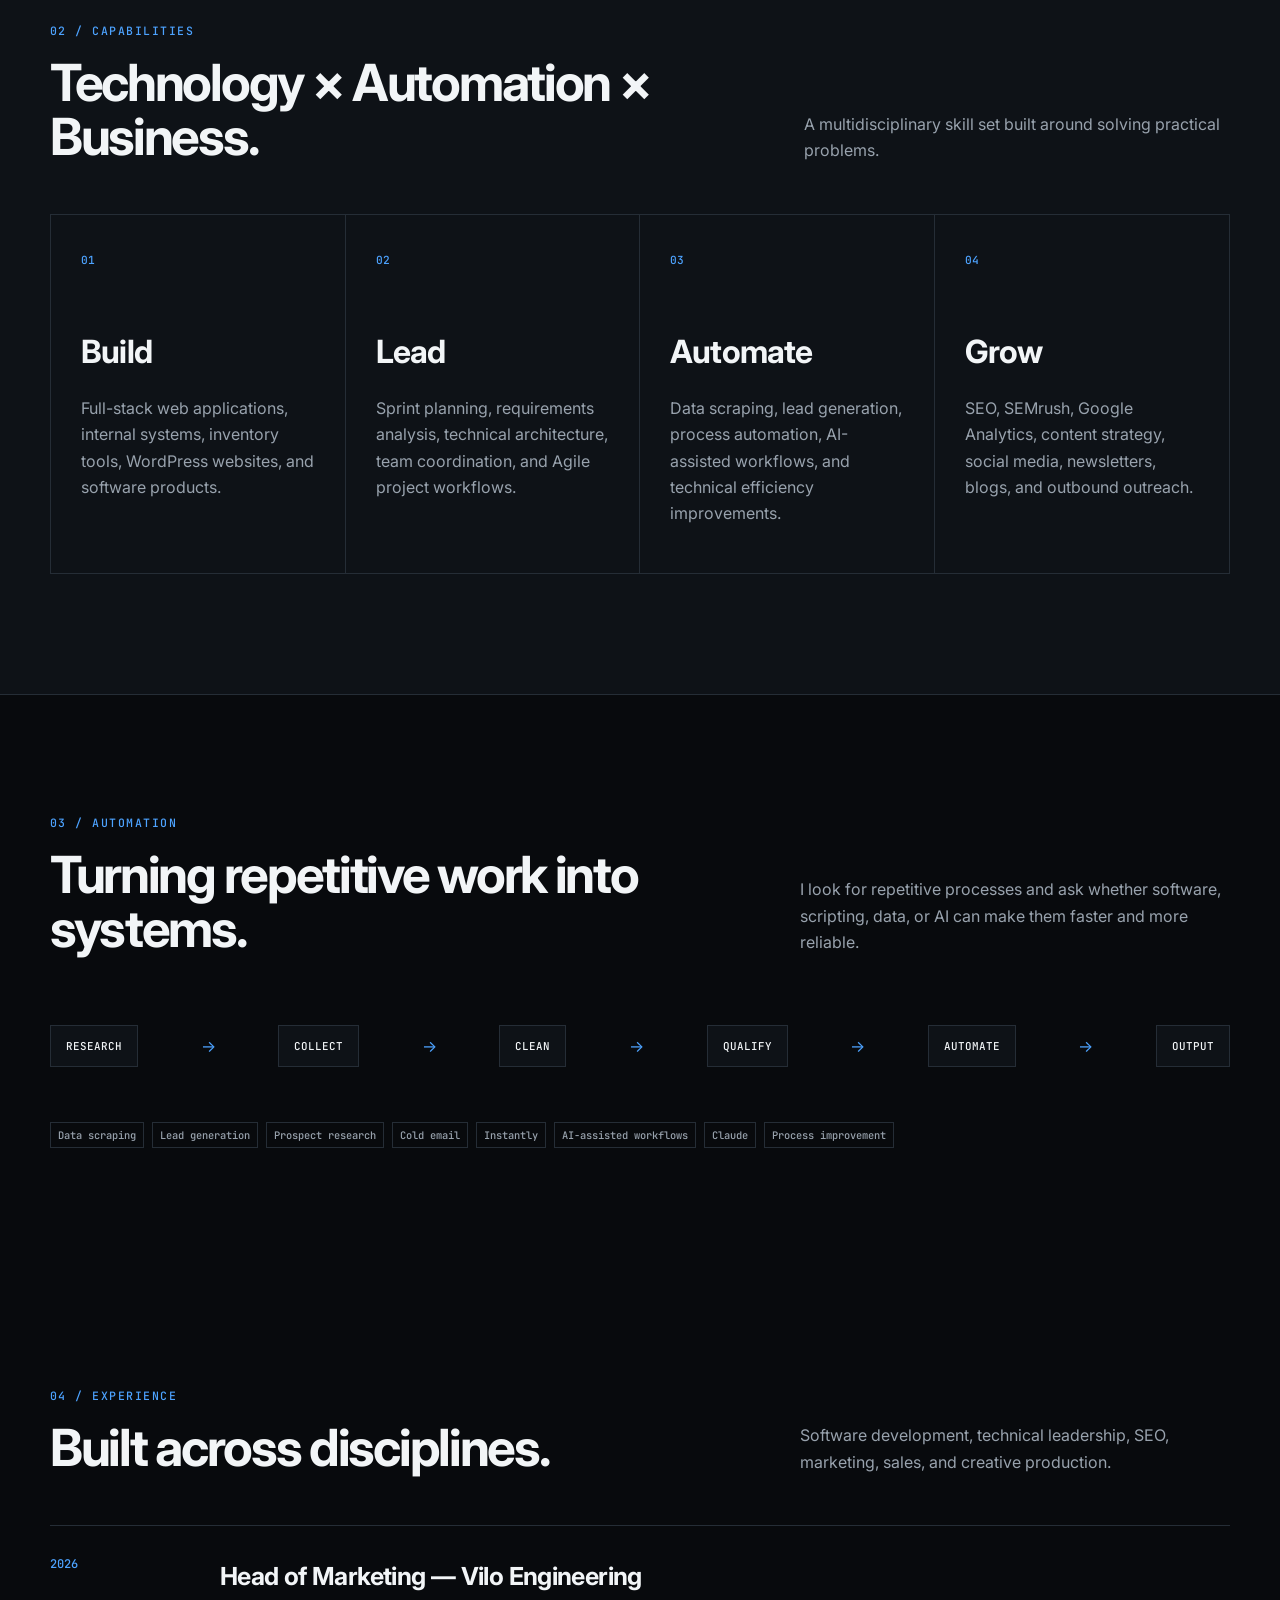
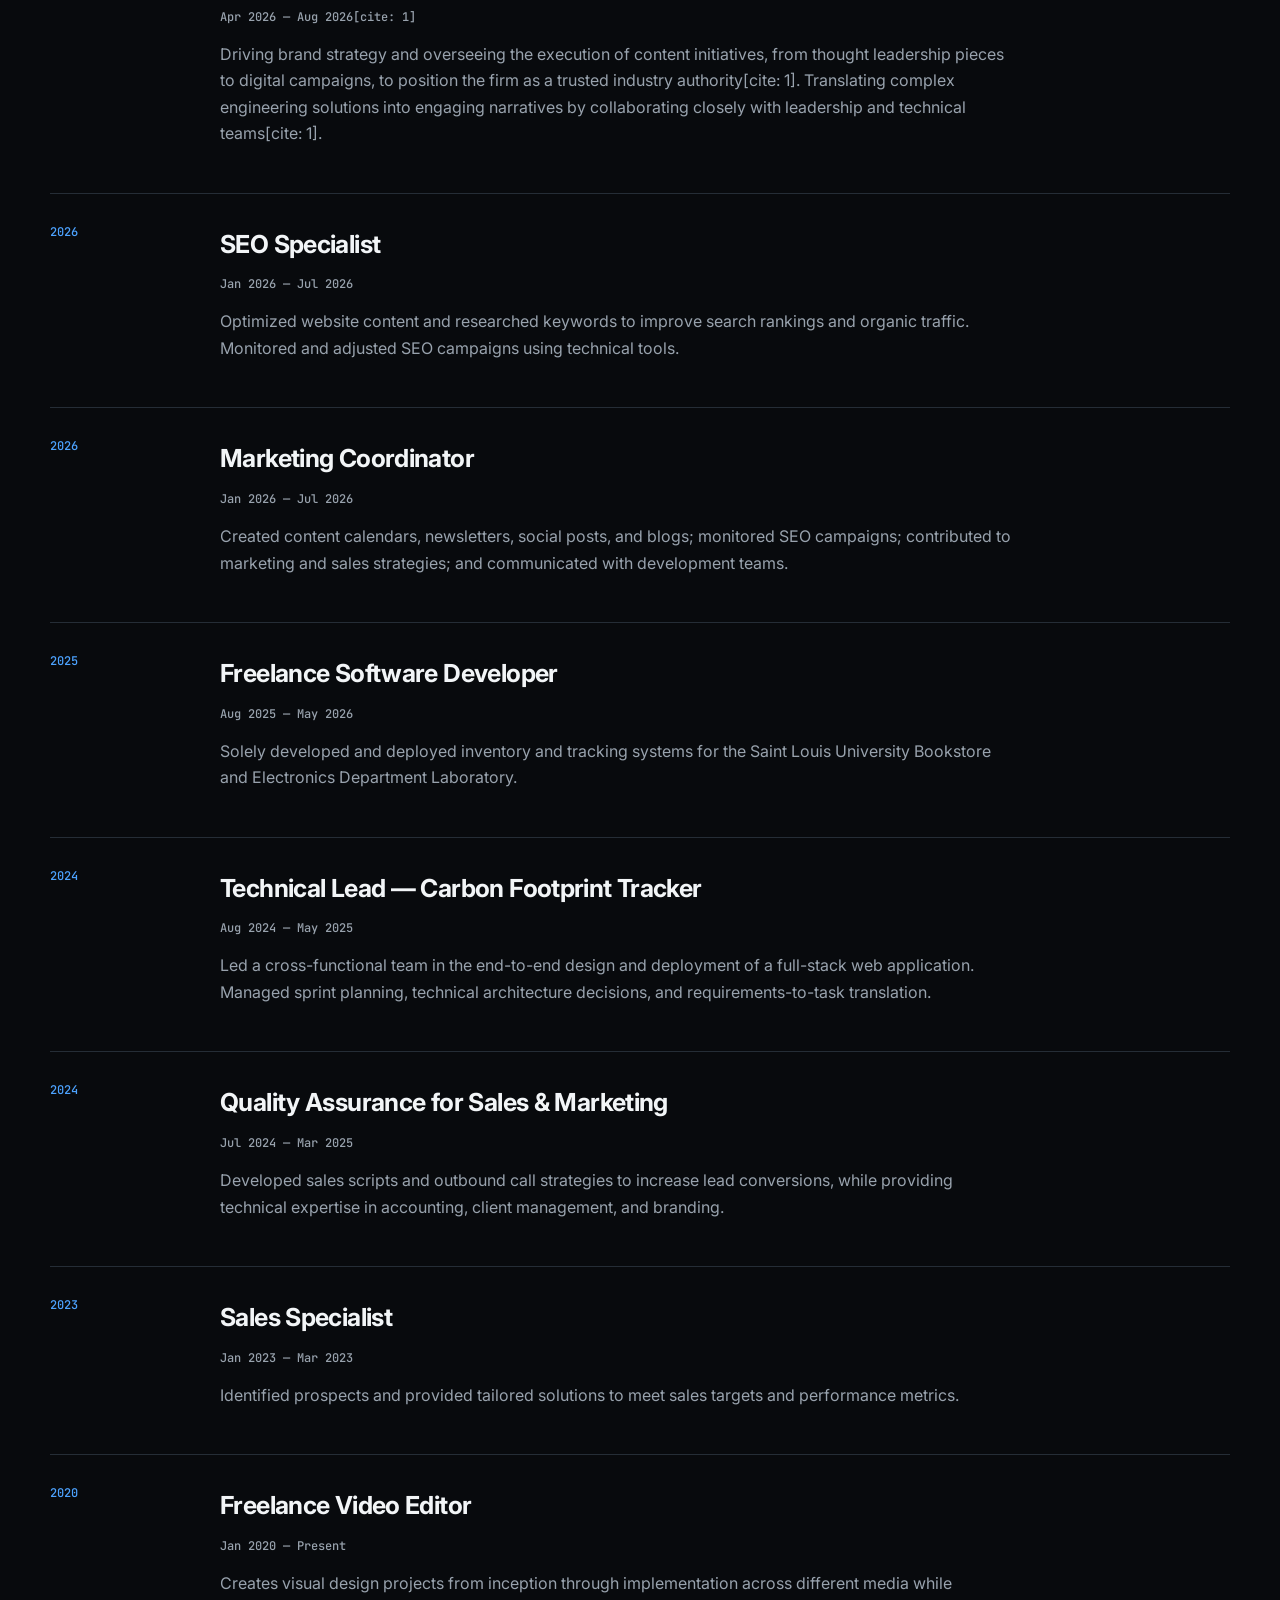
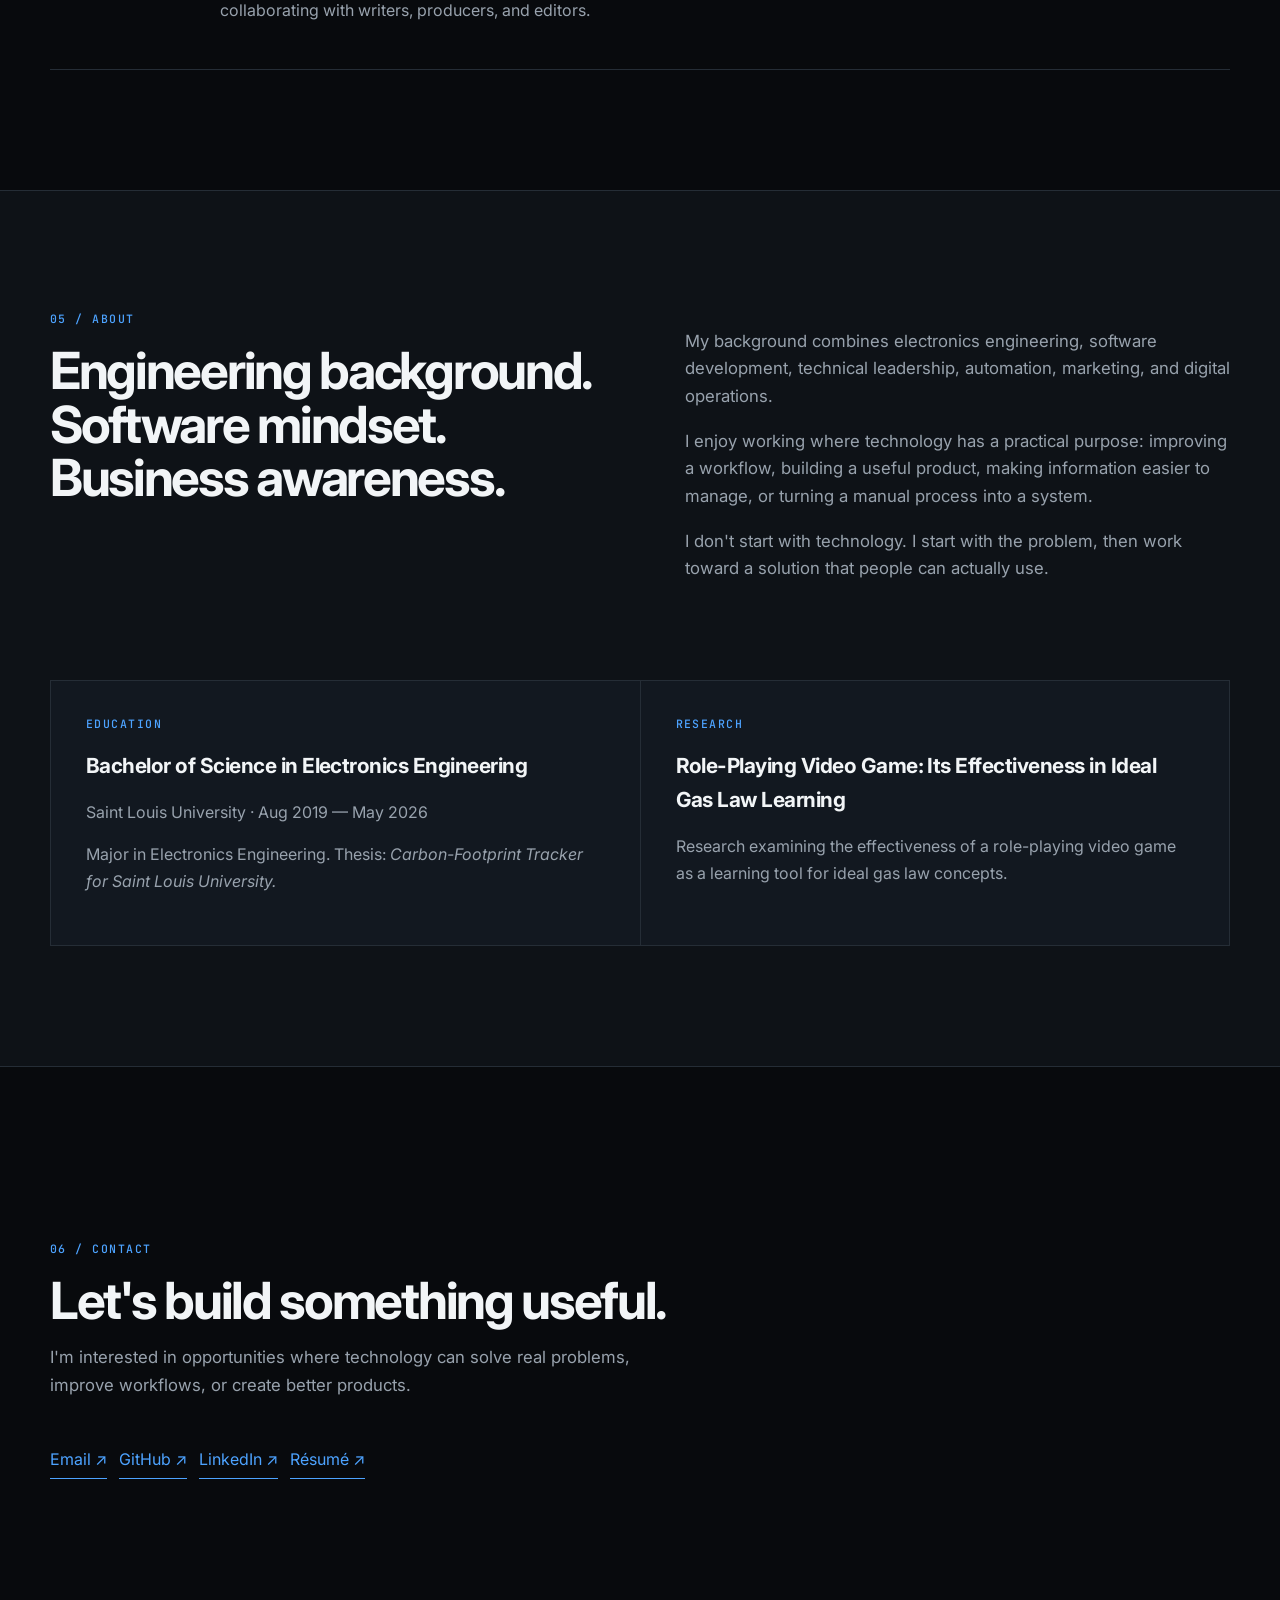
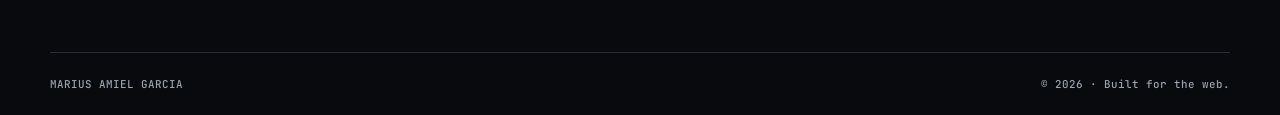
==== commit 98728308: "Update index.html" ====
--- a/index.html
+++ b/index.html
@@ -174,6 +174,7 @@
         <p>Software development, technical leadership, SEO, marketing, sales, and creative production.</p>
       </div>
       <div class="timeline">
+        <article><time>2026</time><div><h3>Head of Marketing — Vilo Engineering</h3><p class="meta">Apr 2026 — Aug 2026[cite: 1]</p><p>Driving brand strategy and overseeing the execution of content initiatives, from thought leadership pieces to digital campaigns, to position the firm as a trusted industry authority[cite: 1]. Translating complex engineering solutions into engaging narratives by collaborating closely with leadership and technical teams[cite: 1].</p></div></article>
         <article><time>2026</time><div><h3>SEO Specialist</h3><p class="meta">Jan 2026 — Jul 2026</p><p>Optimized website content and researched keywords to improve search rankings and organic traffic. Monitored and adjusted SEO campaigns using technical tools.</p></div></article>
         <article><time>2026</time><div><h3>Marketing Coordinator</h3><p class="meta">Jan 2026 — Jul 2026</p><p>Created content calendars, newsletters, social posts, and blogs; monitored SEO campaigns; contributed to marketing and sales strategies; and communicated with development teams.</p></div></article>
         <article><time>2025</time><div><h3>Freelance Software Developer</h3><p class="meta">Aug 2025 — May 2026</p><p>Solely developed and deployed inventory and tracking systems for the Saint Louis University Bookstore and Electronics Department Laboratory.</p></div></article>
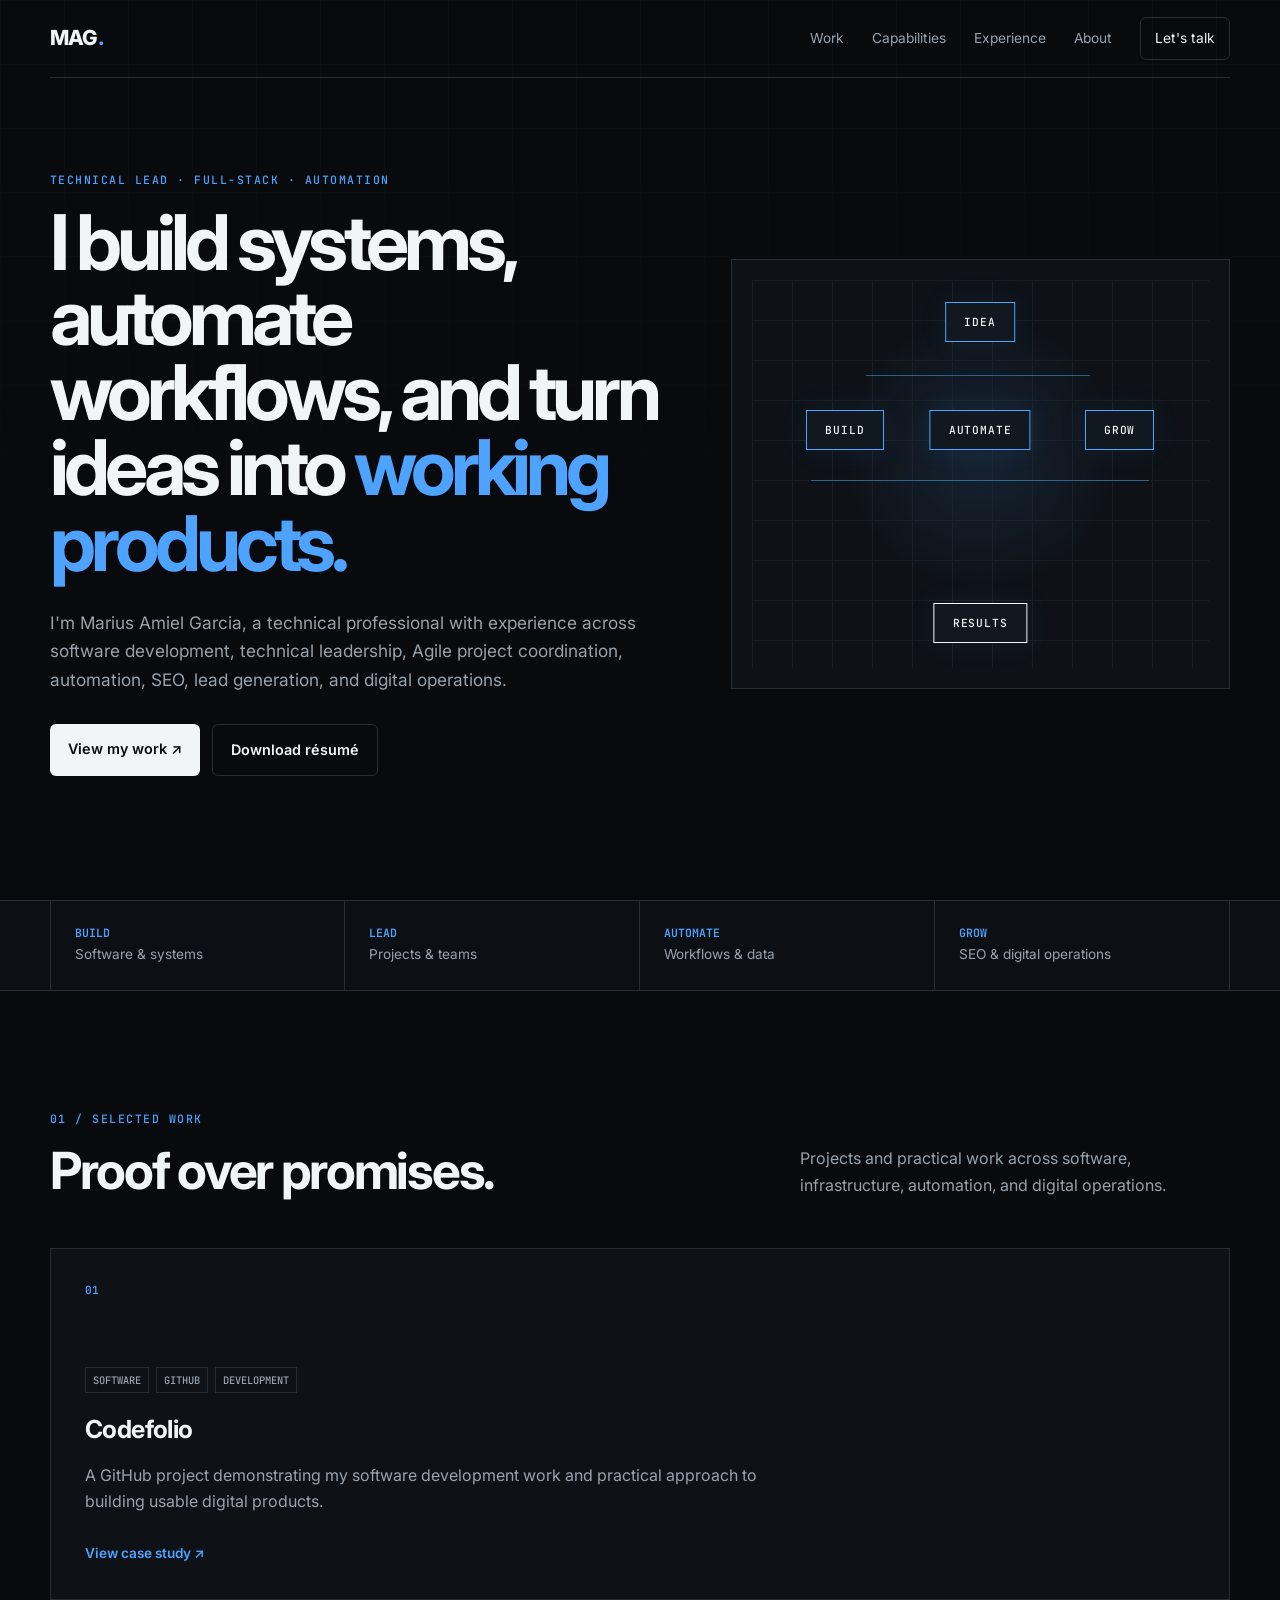
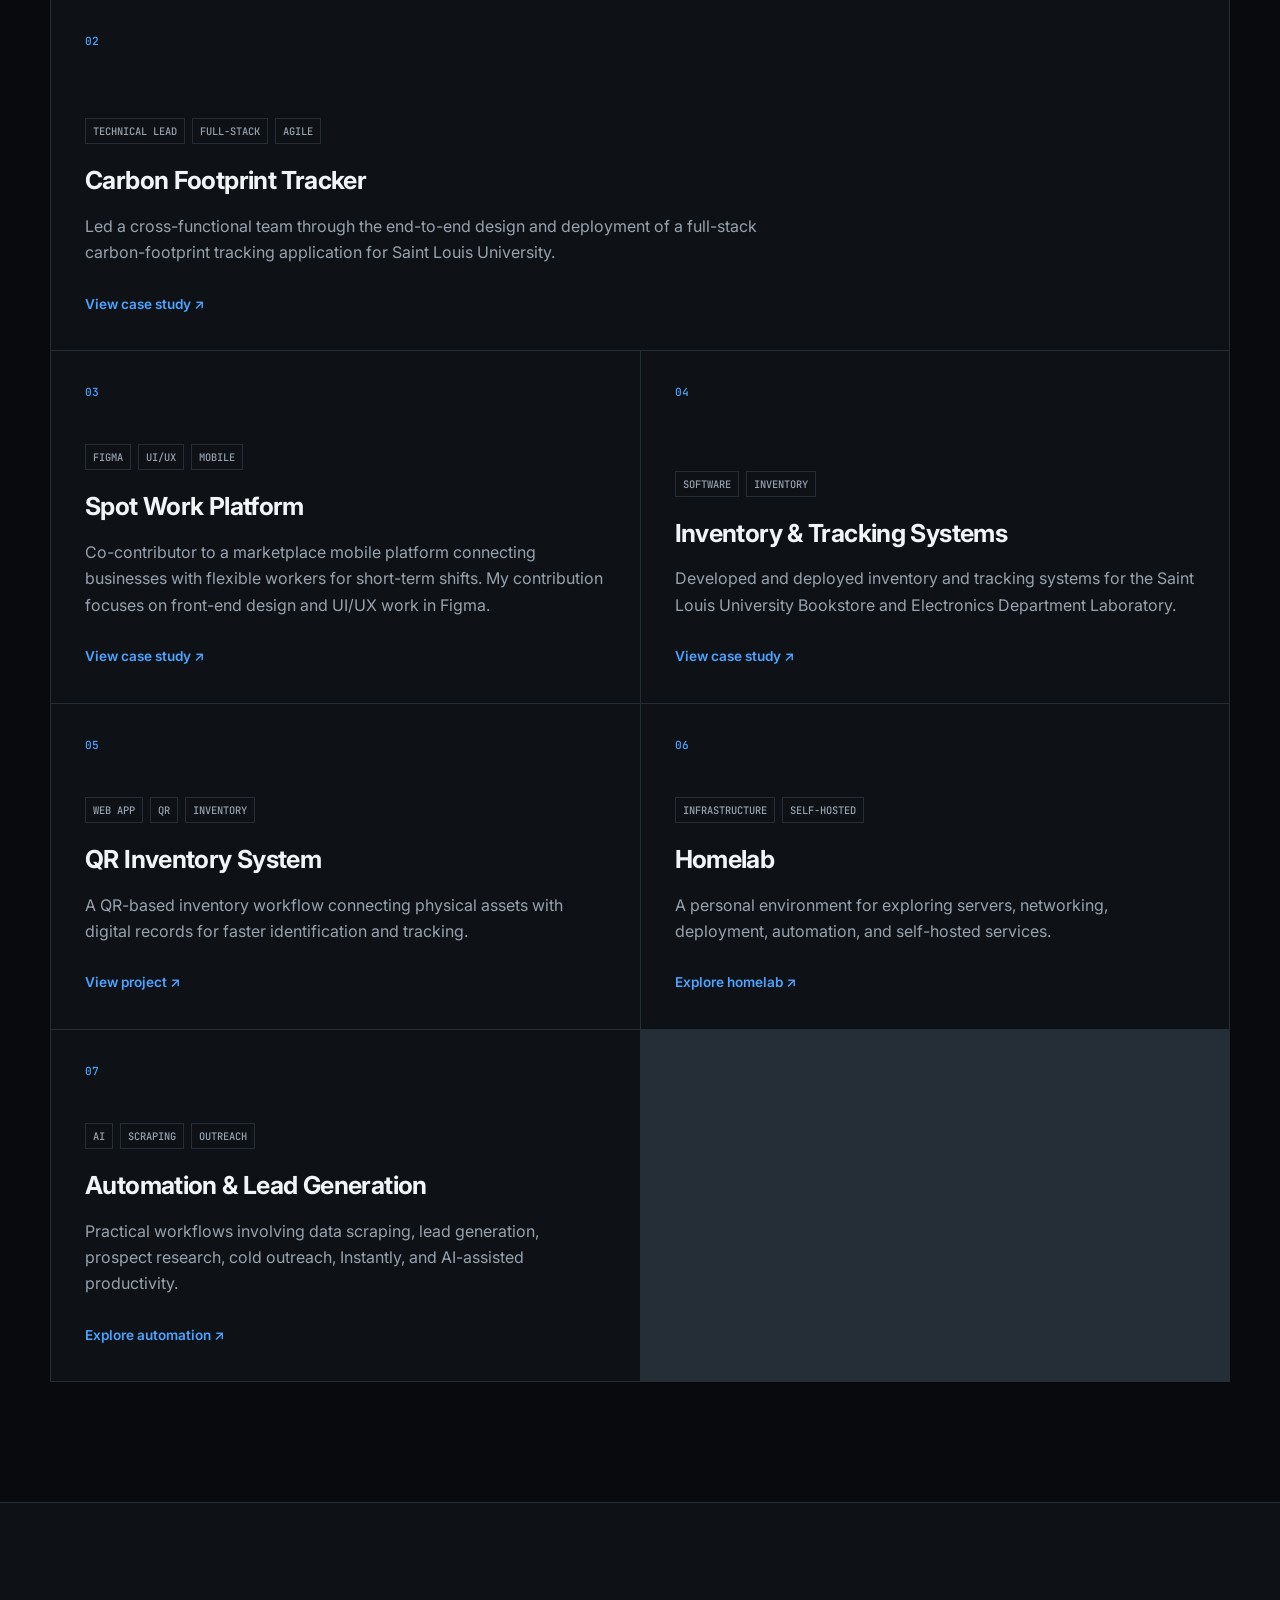
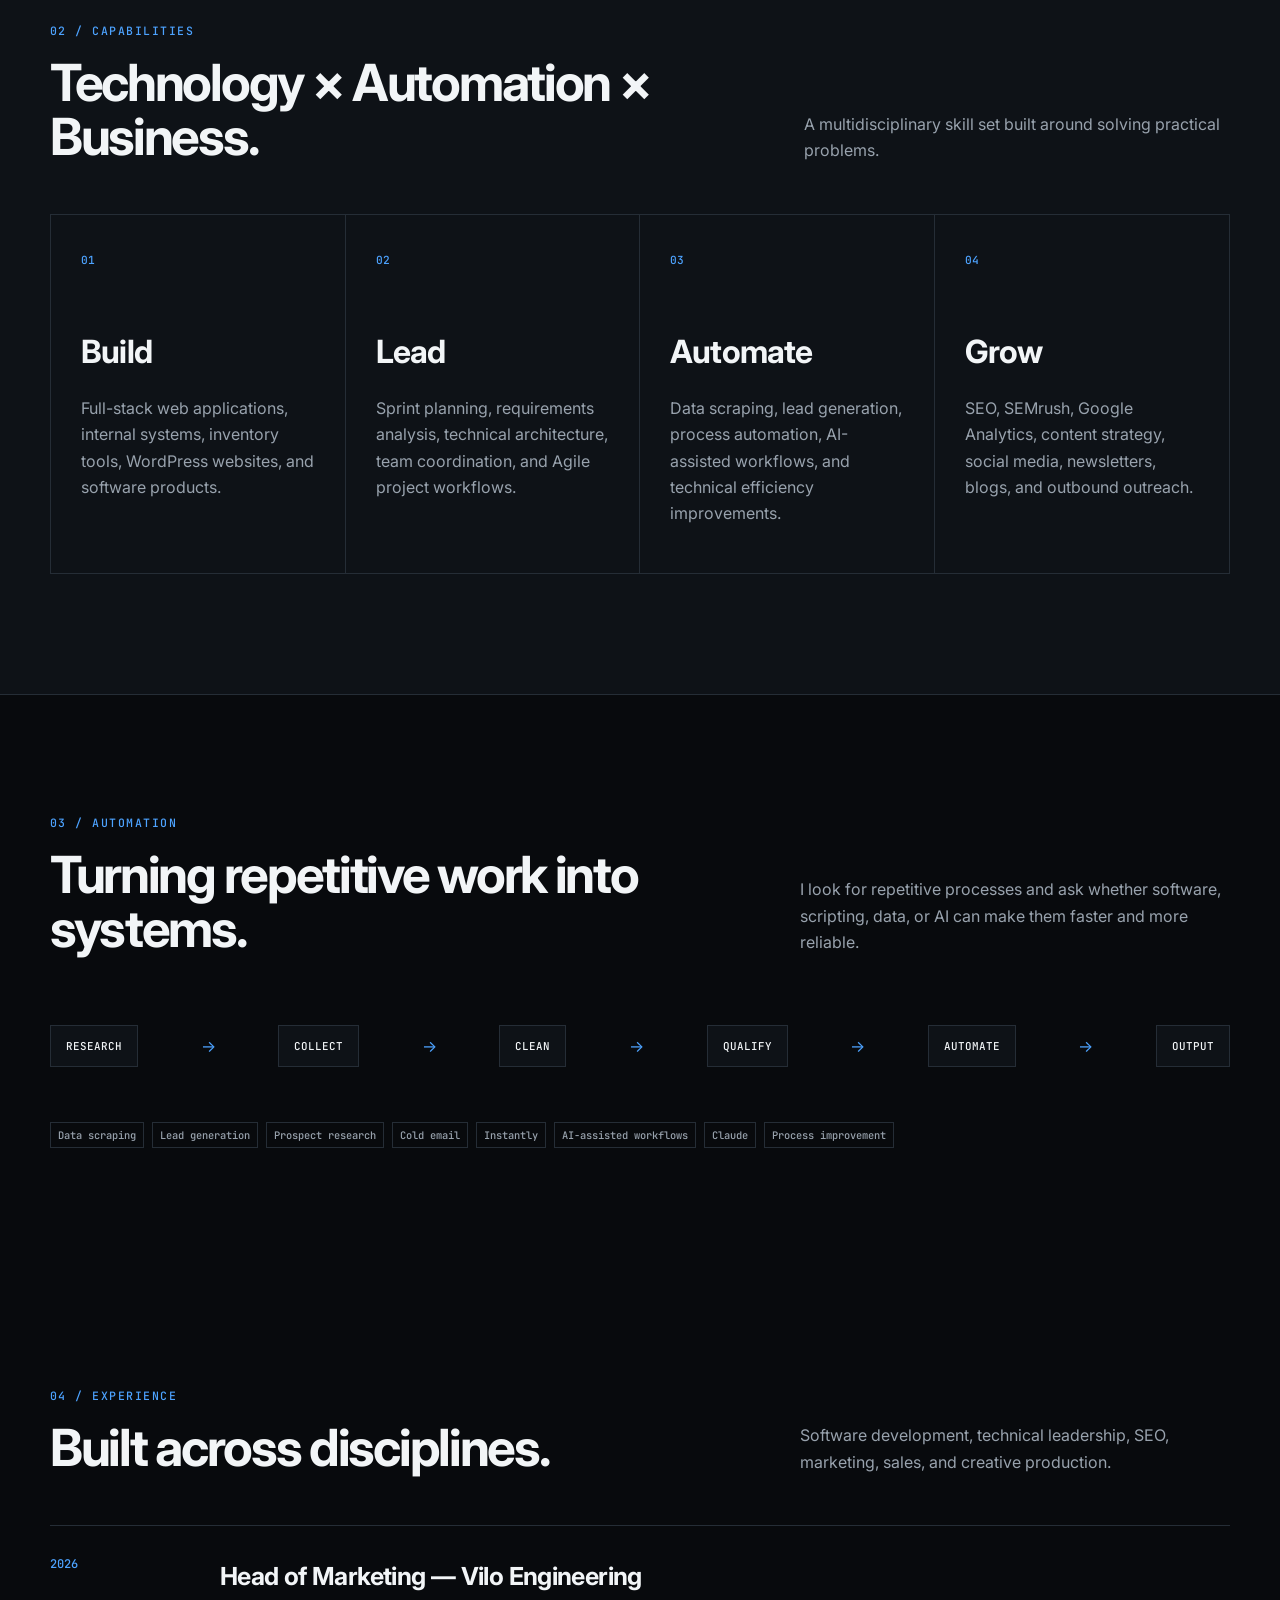
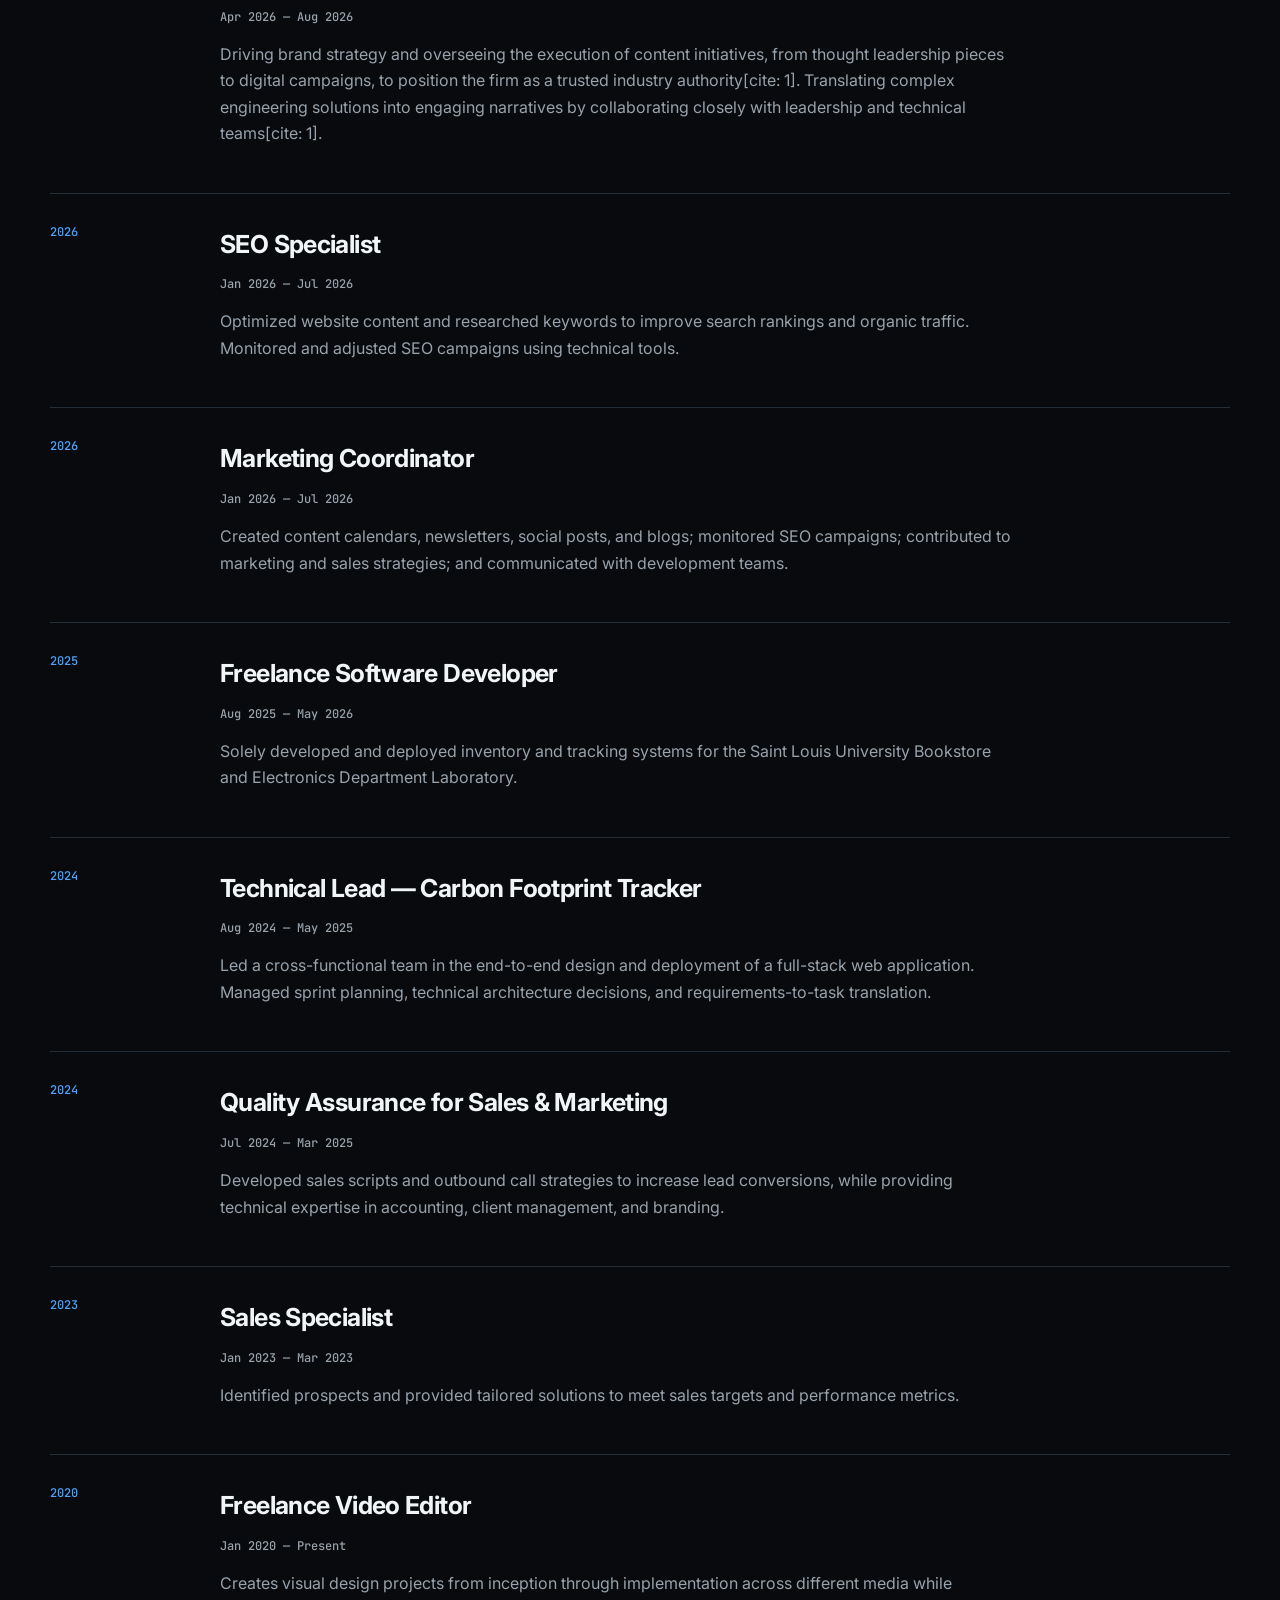
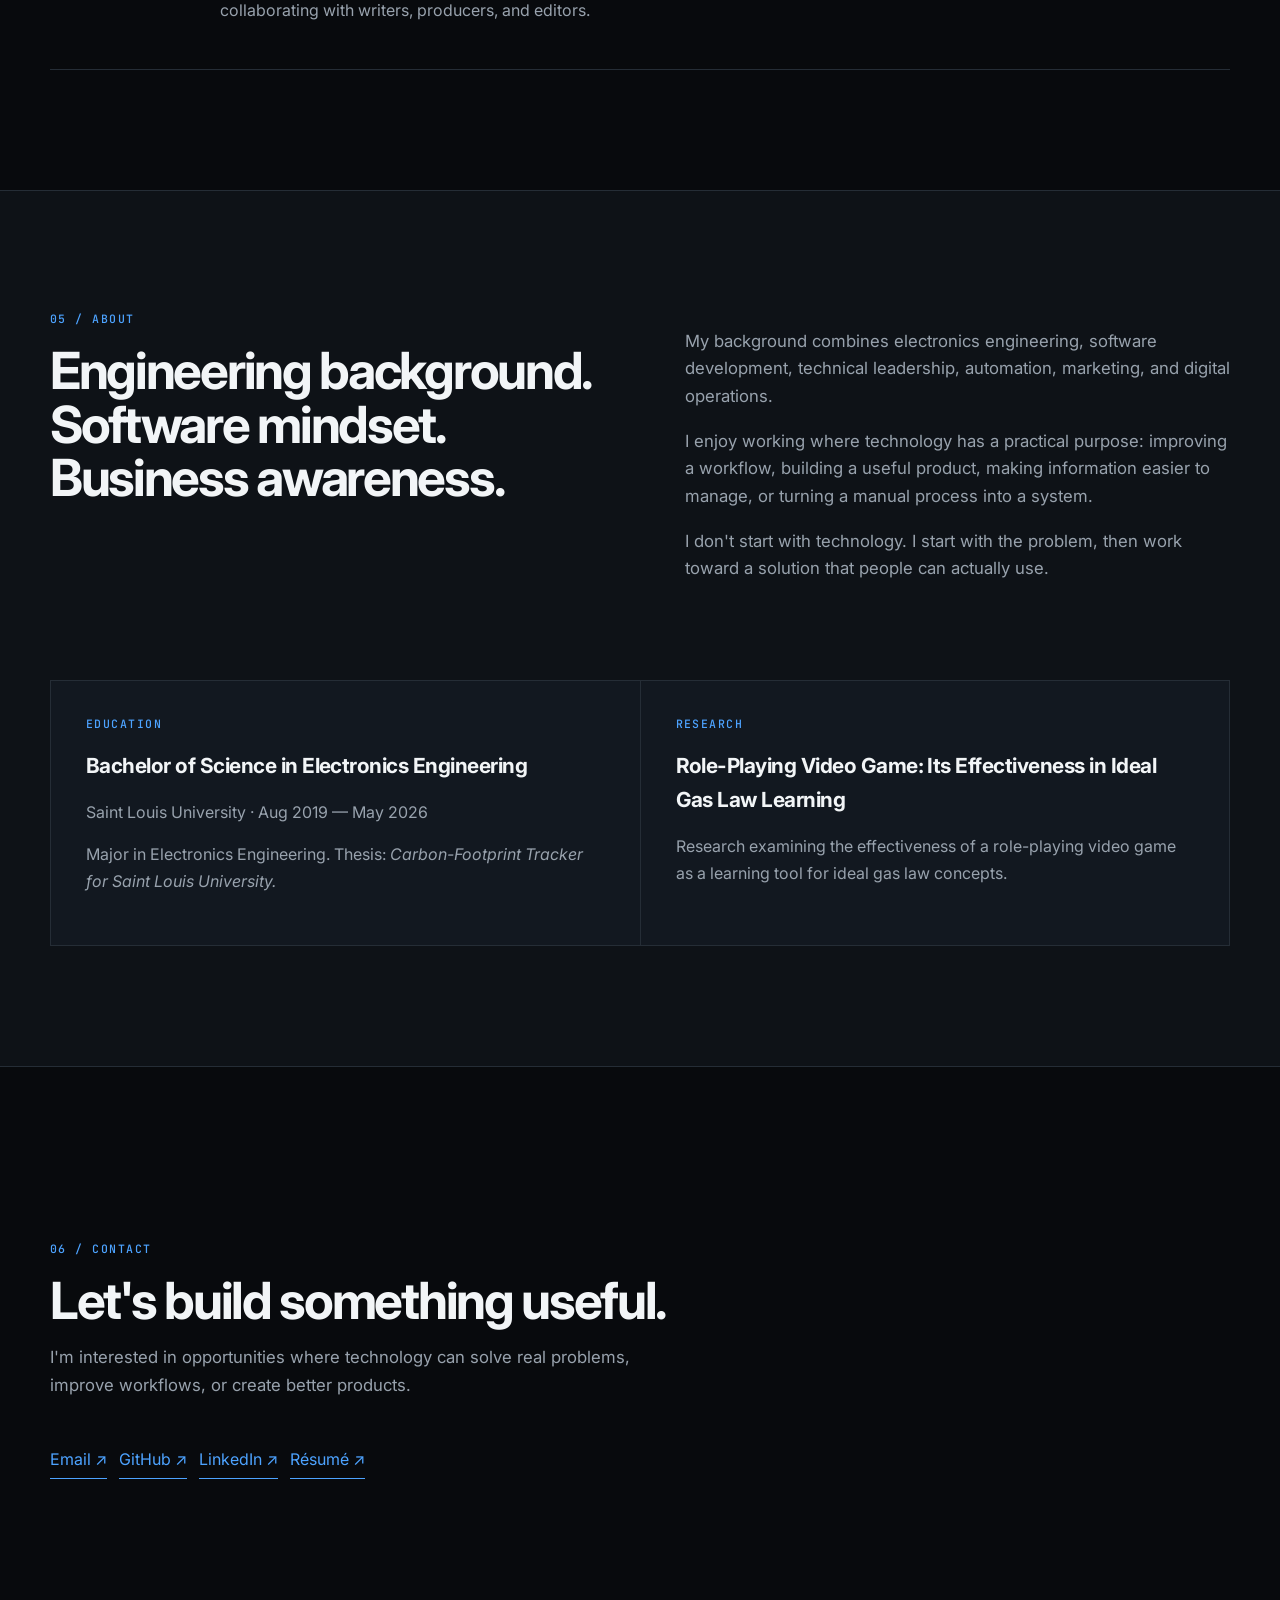
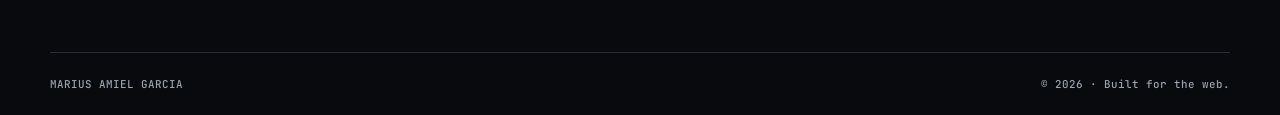
==== commit 6e614d24: "Update index.html" ====
--- a/index.html
+++ b/index.html
@@ -174,7 +174,7 @@
         <p>Software development, technical leadership, SEO, marketing, sales, and creative production.</p>
       </div>
       <div class="timeline">
-        <article><time>2026</time><div><h3>Head of Marketing — Vilo Engineering</h3><p class="meta">Apr 2026 — Aug 2026[cite: 1]</p><p>Driving brand strategy and overseeing the execution of content initiatives, from thought leadership pieces to digital campaigns, to position the firm as a trusted industry authority[cite: 1]. Translating complex engineering solutions into engaging narratives by collaborating closely with leadership and technical teams[cite: 1].</p></div></article>
+        <article><time>2026</time><div><h3>Head of Marketing — Vilo Engineering</h3><p class="meta">Apr 2026 — Aug 2026</p><p>Driving brand strategy and overseeing the execution of content initiatives, from thought leadership pieces to digital campaigns, to position the firm as a trusted industry authority[cite: 1]. Translating complex engineering solutions into engaging narratives by collaborating closely with leadership and technical teams[cite: 1].</p></div></article>
         <article><time>2026</time><div><h3>SEO Specialist</h3><p class="meta">Jan 2026 — Jul 2026</p><p>Optimized website content and researched keywords to improve search rankings and organic traffic. Monitored and adjusted SEO campaigns using technical tools.</p></div></article>
         <article><time>2026</time><div><h3>Marketing Coordinator</h3><p class="meta">Jan 2026 — Jul 2026</p><p>Created content calendars, newsletters, social posts, and blogs; monitored SEO campaigns; contributed to marketing and sales strategies; and communicated with development teams.</p></div></article>
         <article><time>2025</time><div><h3>Freelance Software Developer</h3><p class="meta">Aug 2025 — May 2026</p><p>Solely developed and deployed inventory and tracking systems for the Saint Louis University Bookstore and Electronics Department Laboratory.</p></div></article>
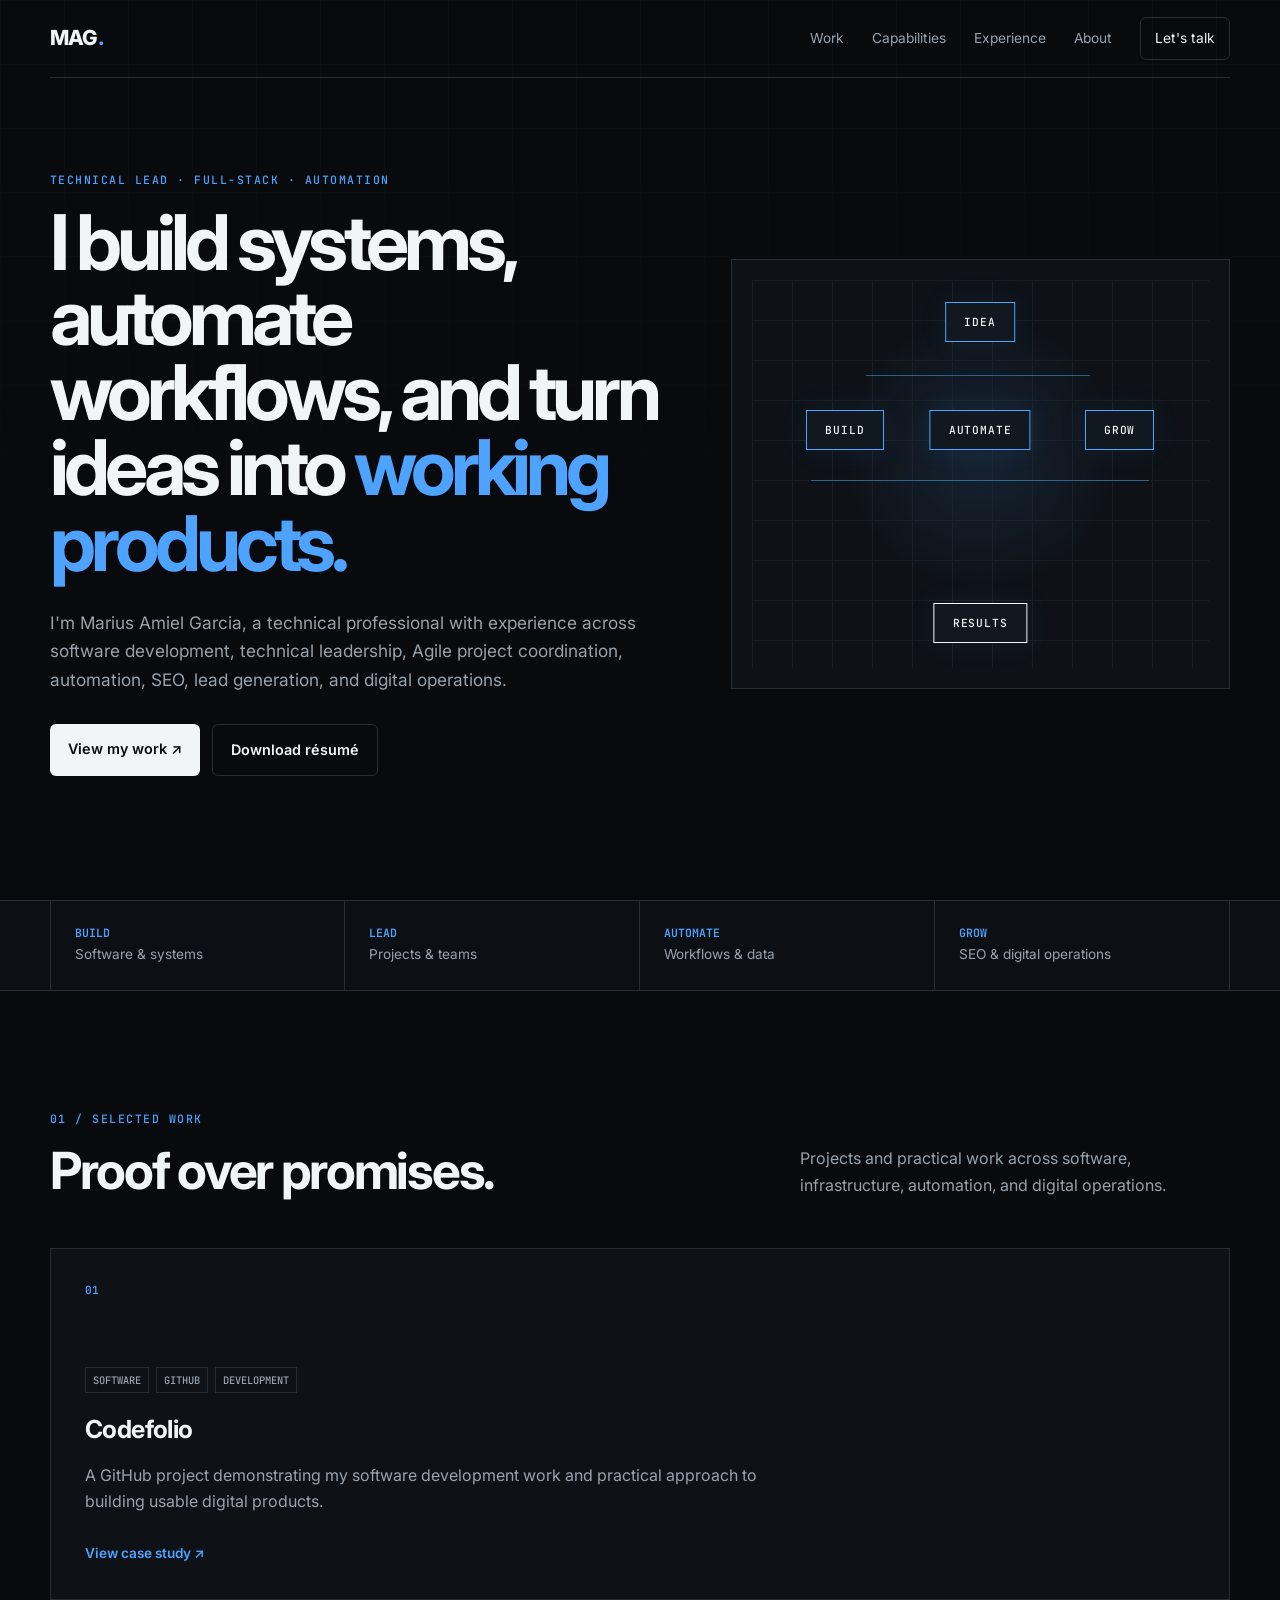
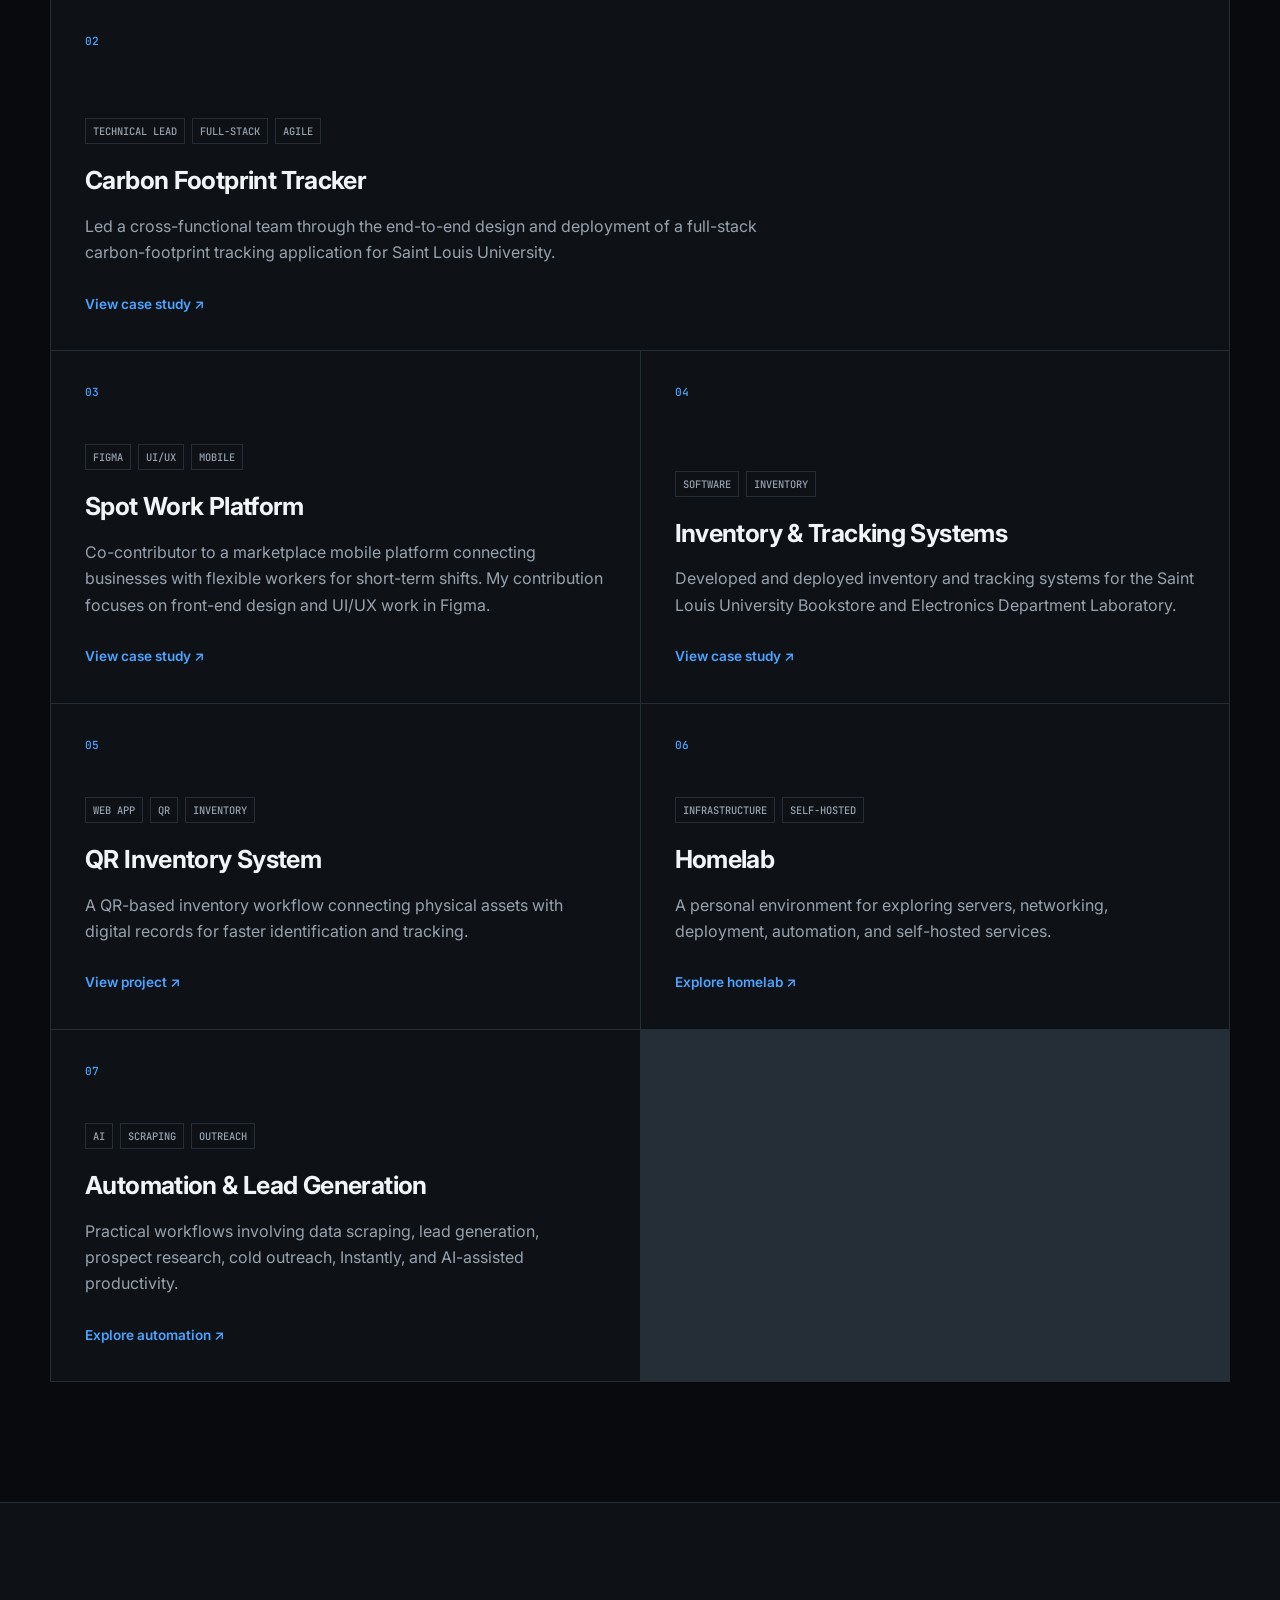
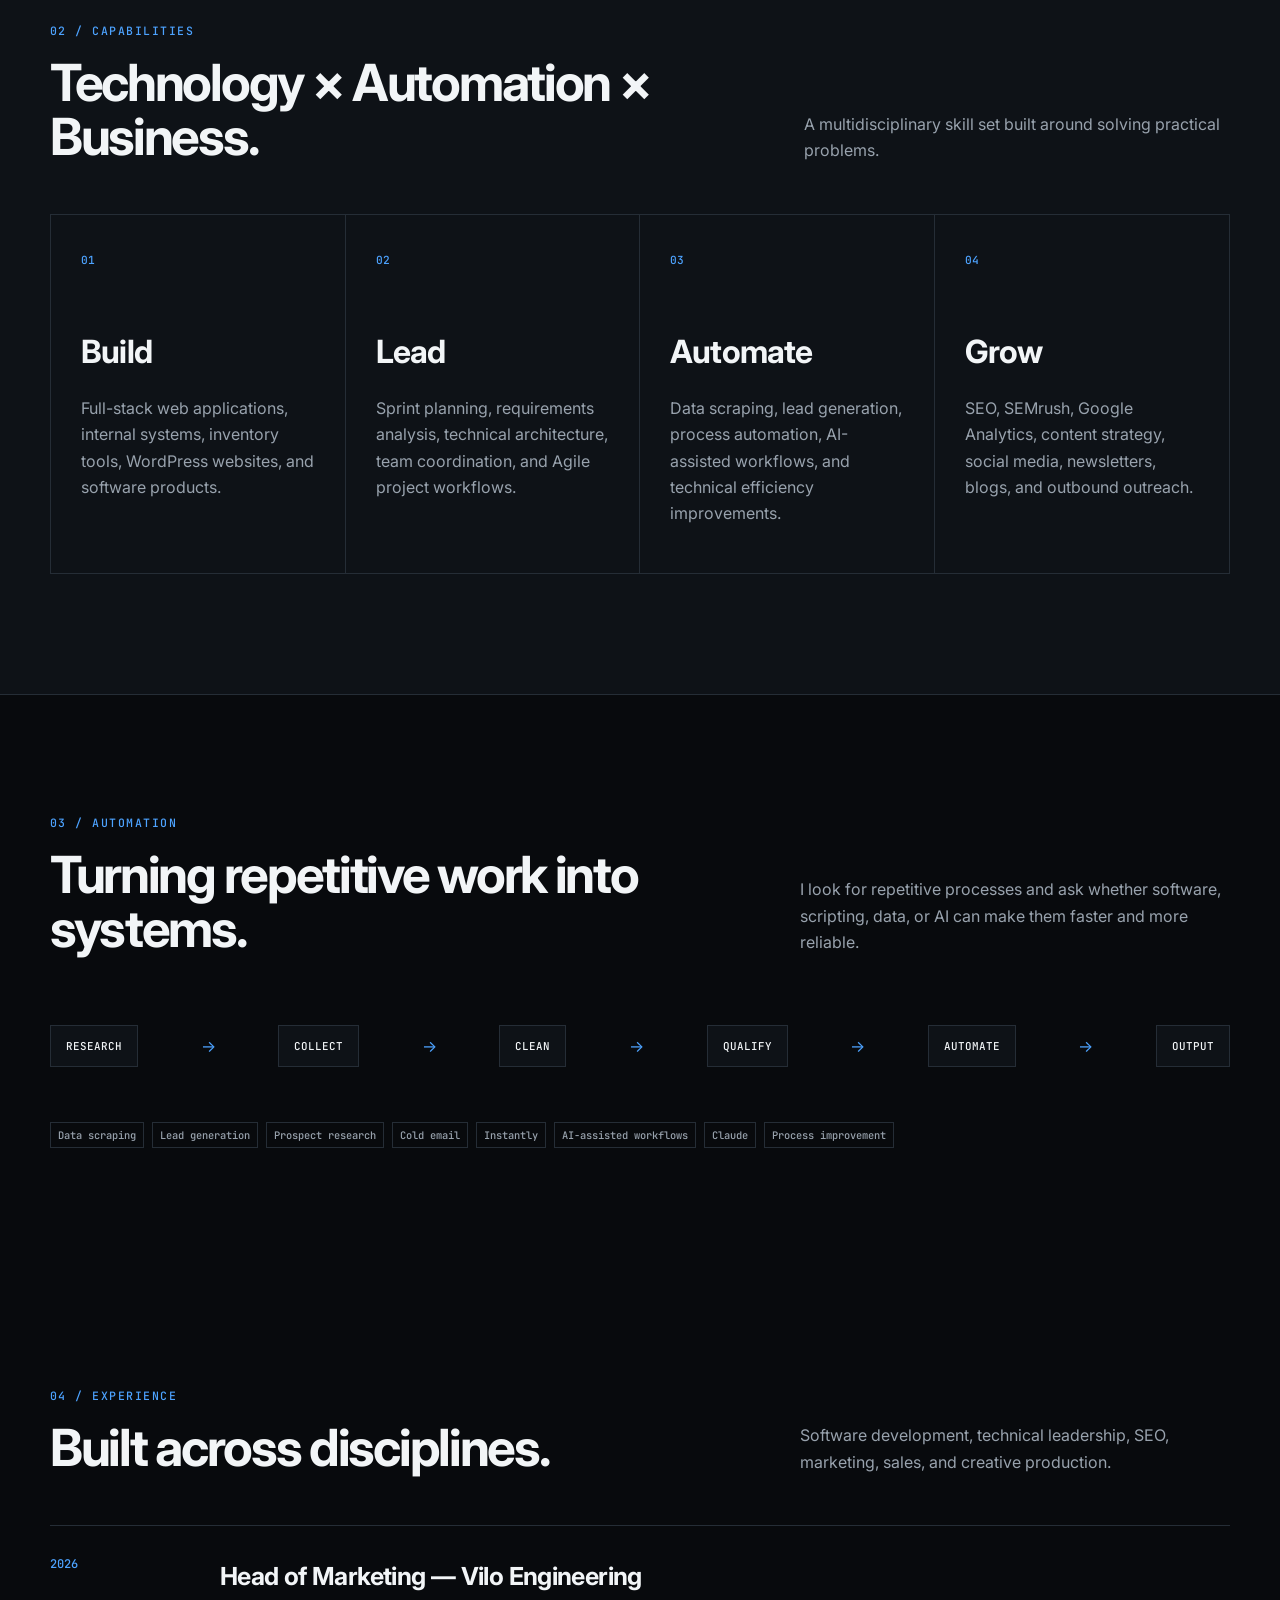
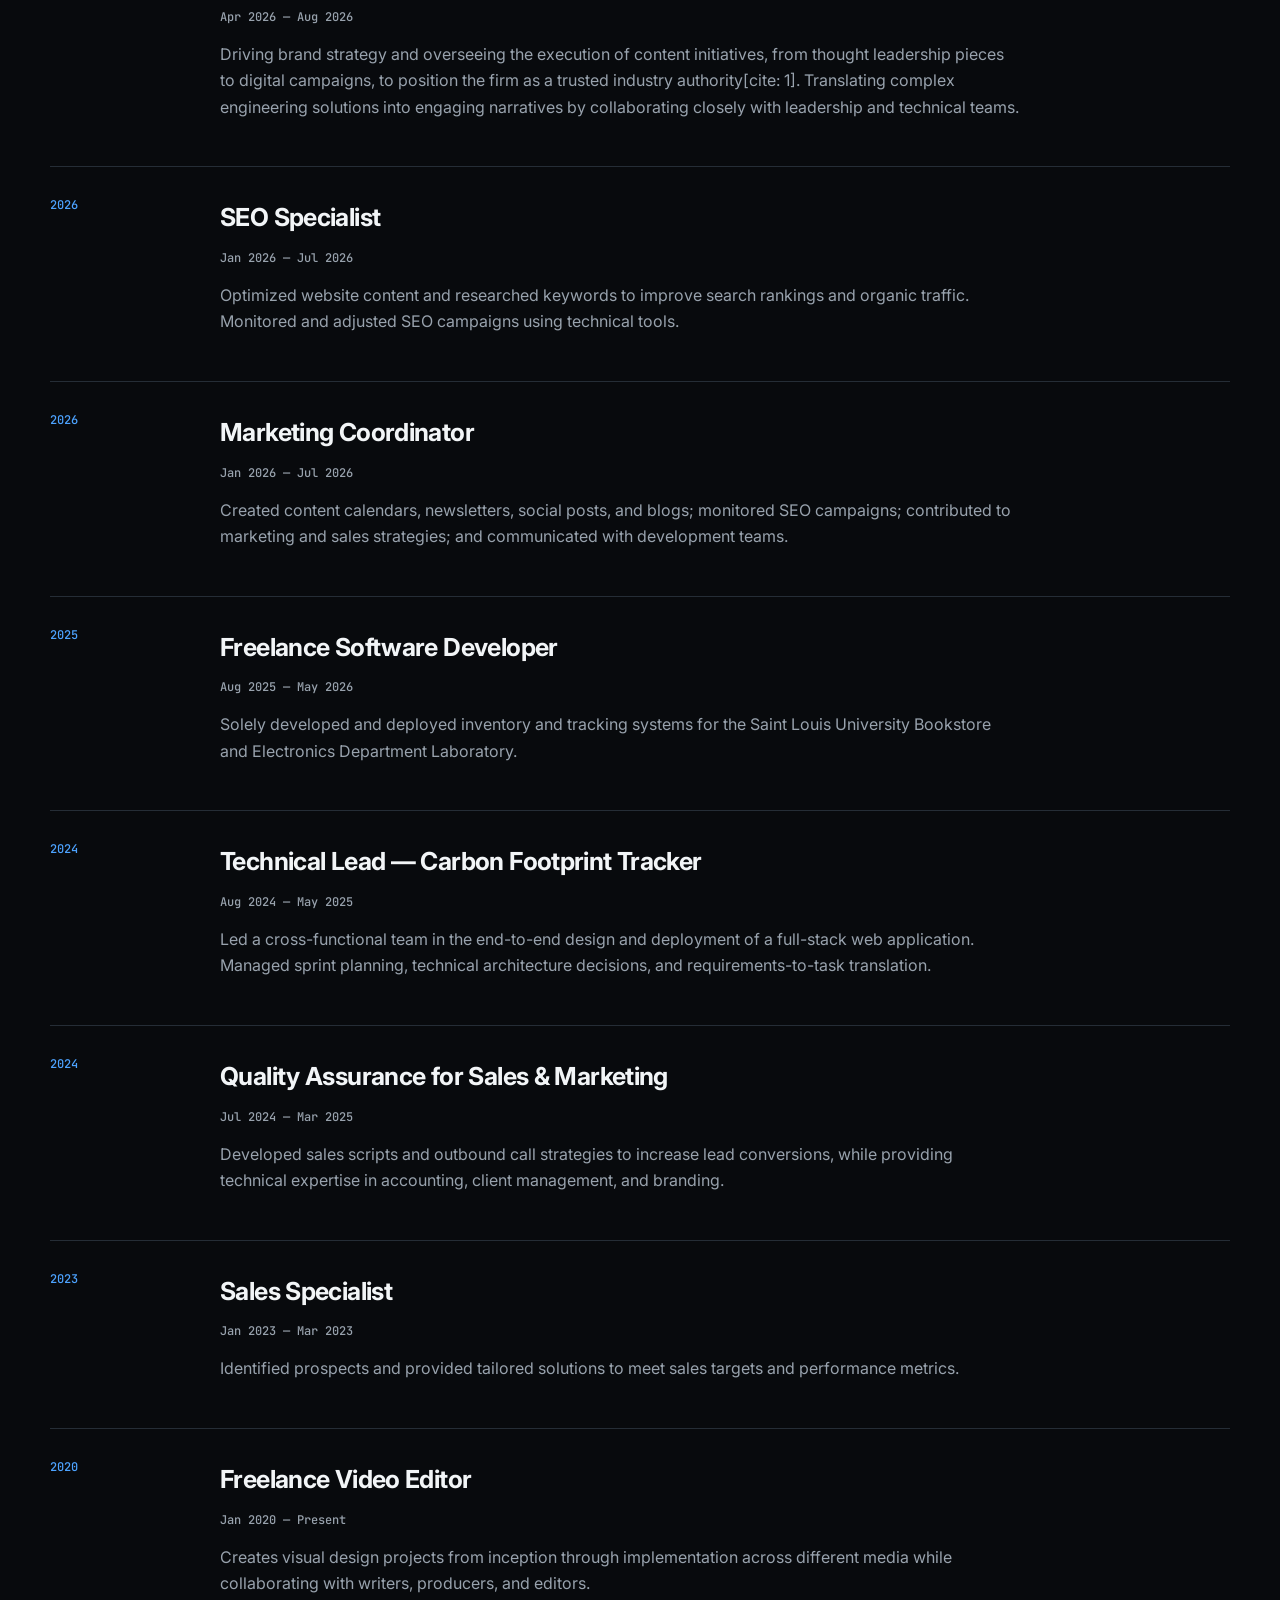
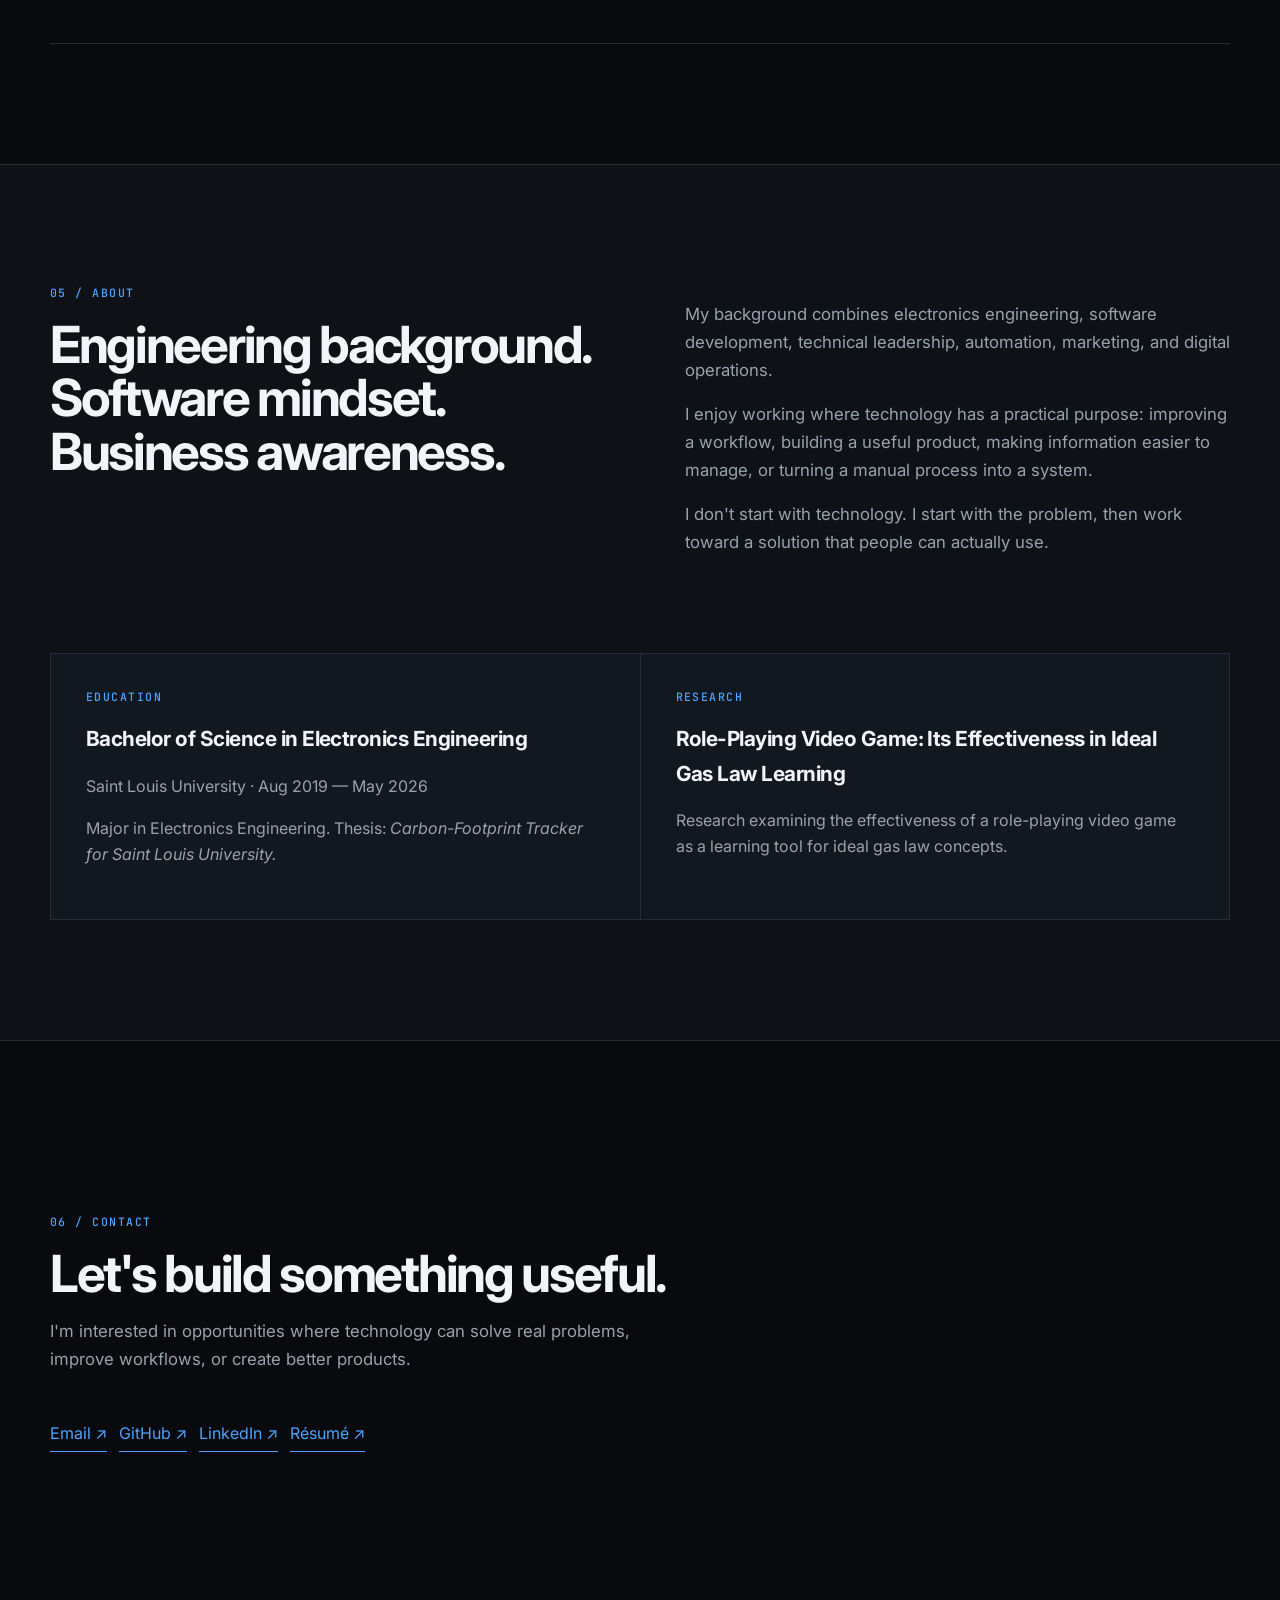
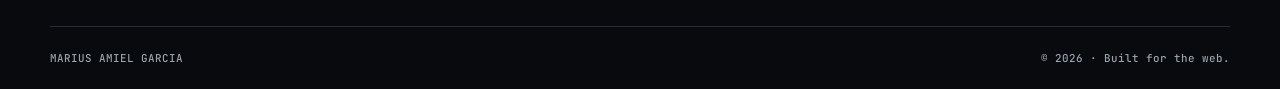
==== commit 7a639749: "Update index.html" ====
--- a/index.html
+++ b/index.html
@@ -174,7 +174,7 @@
         <p>Software development, technical leadership, SEO, marketing, sales, and creative production.</p>
       </div>
       <div class="timeline">
-        <article><time>2026</time><div><h3>Head of Marketing — Vilo Engineering</h3><p class="meta">Apr 2026 — Aug 2026</p><p>Driving brand strategy and overseeing the execution of content initiatives, from thought leadership pieces to digital campaigns, to position the firm as a trusted industry authority[cite: 1]. Translating complex engineering solutions into engaging narratives by collaborating closely with leadership and technical teams[cite: 1].</p></div></article>
+        <article><time>2026</time><div><h3>Head of Marketing — Vilo Engineering</h3><p class="meta">Apr 2026 — Aug 2026</p><p>Driving brand strategy and overseeing the execution of content initiatives, from thought leadership pieces to digital campaigns, to position the firm as a trusted industry authority[cite: 1]. Translating complex engineering solutions into engaging narratives by collaborating closely with leadership and technical teams.</p></div></article>
         <article><time>2026</time><div><h3>SEO Specialist</h3><p class="meta">Jan 2026 — Jul 2026</p><p>Optimized website content and researched keywords to improve search rankings and organic traffic. Monitored and adjusted SEO campaigns using technical tools.</p></div></article>
         <article><time>2026</time><div><h3>Marketing Coordinator</h3><p class="meta">Jan 2026 — Jul 2026</p><p>Created content calendars, newsletters, social posts, and blogs; monitored SEO campaigns; contributed to marketing and sales strategies; and communicated with development teams.</p></div></article>
         <article><time>2025</time><div><h3>Freelance Software Developer</h3><p class="meta">Aug 2025 — May 2026</p><p>Solely developed and deployed inventory and tracking systems for the Saint Louis University Bookstore and Electronics Department Laboratory.</p></div></article>
